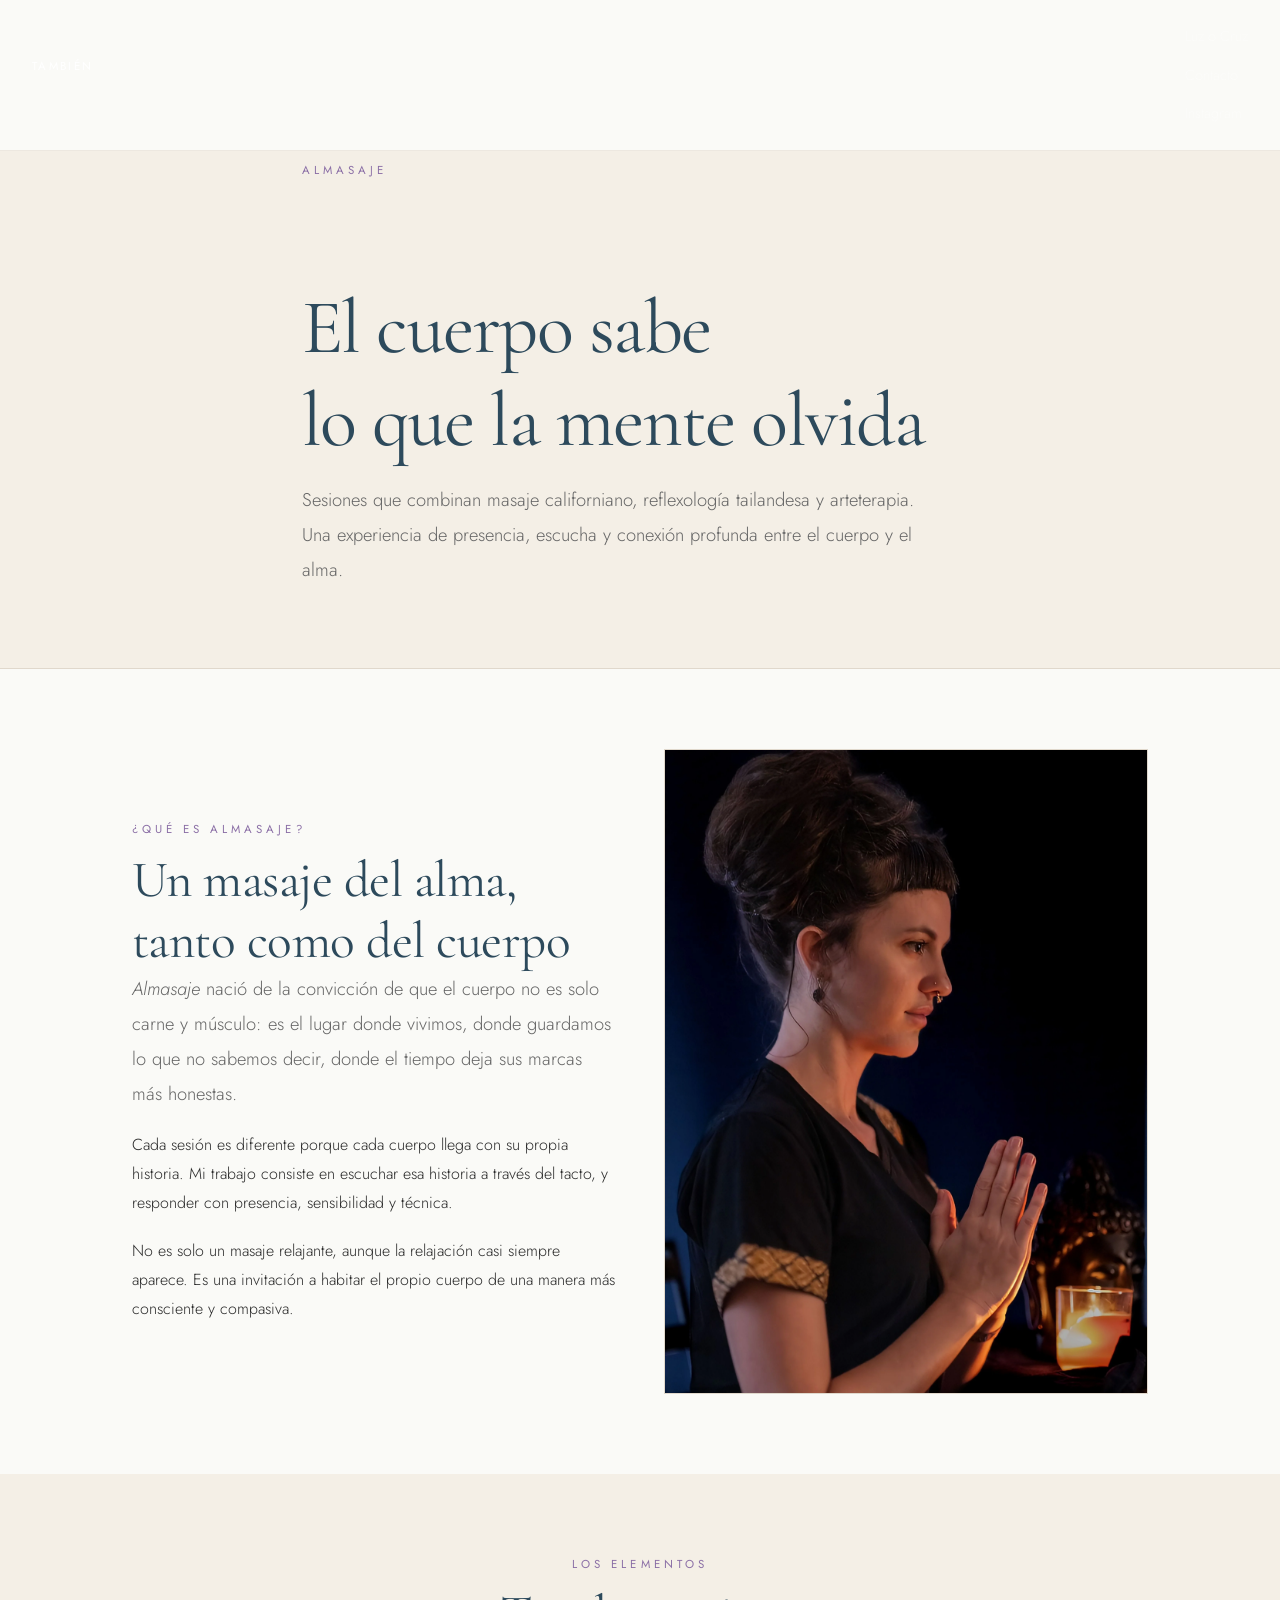
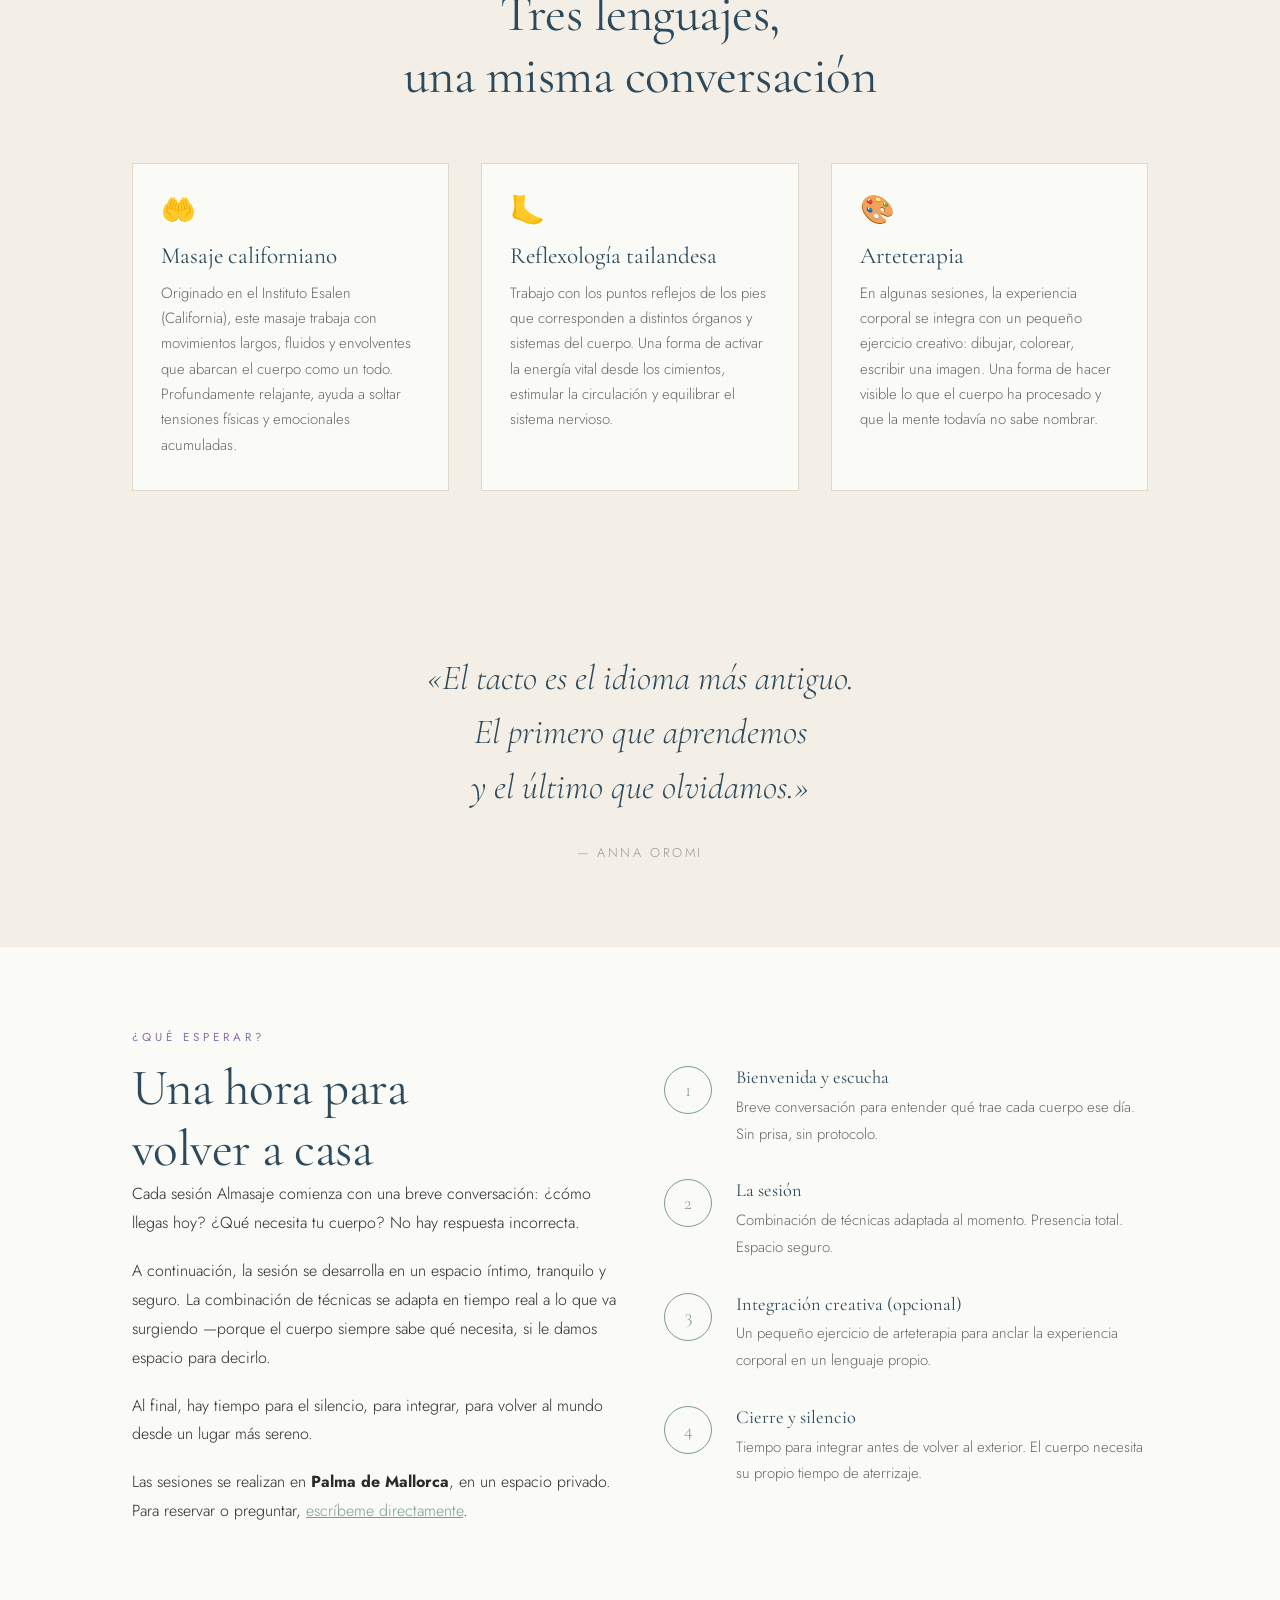
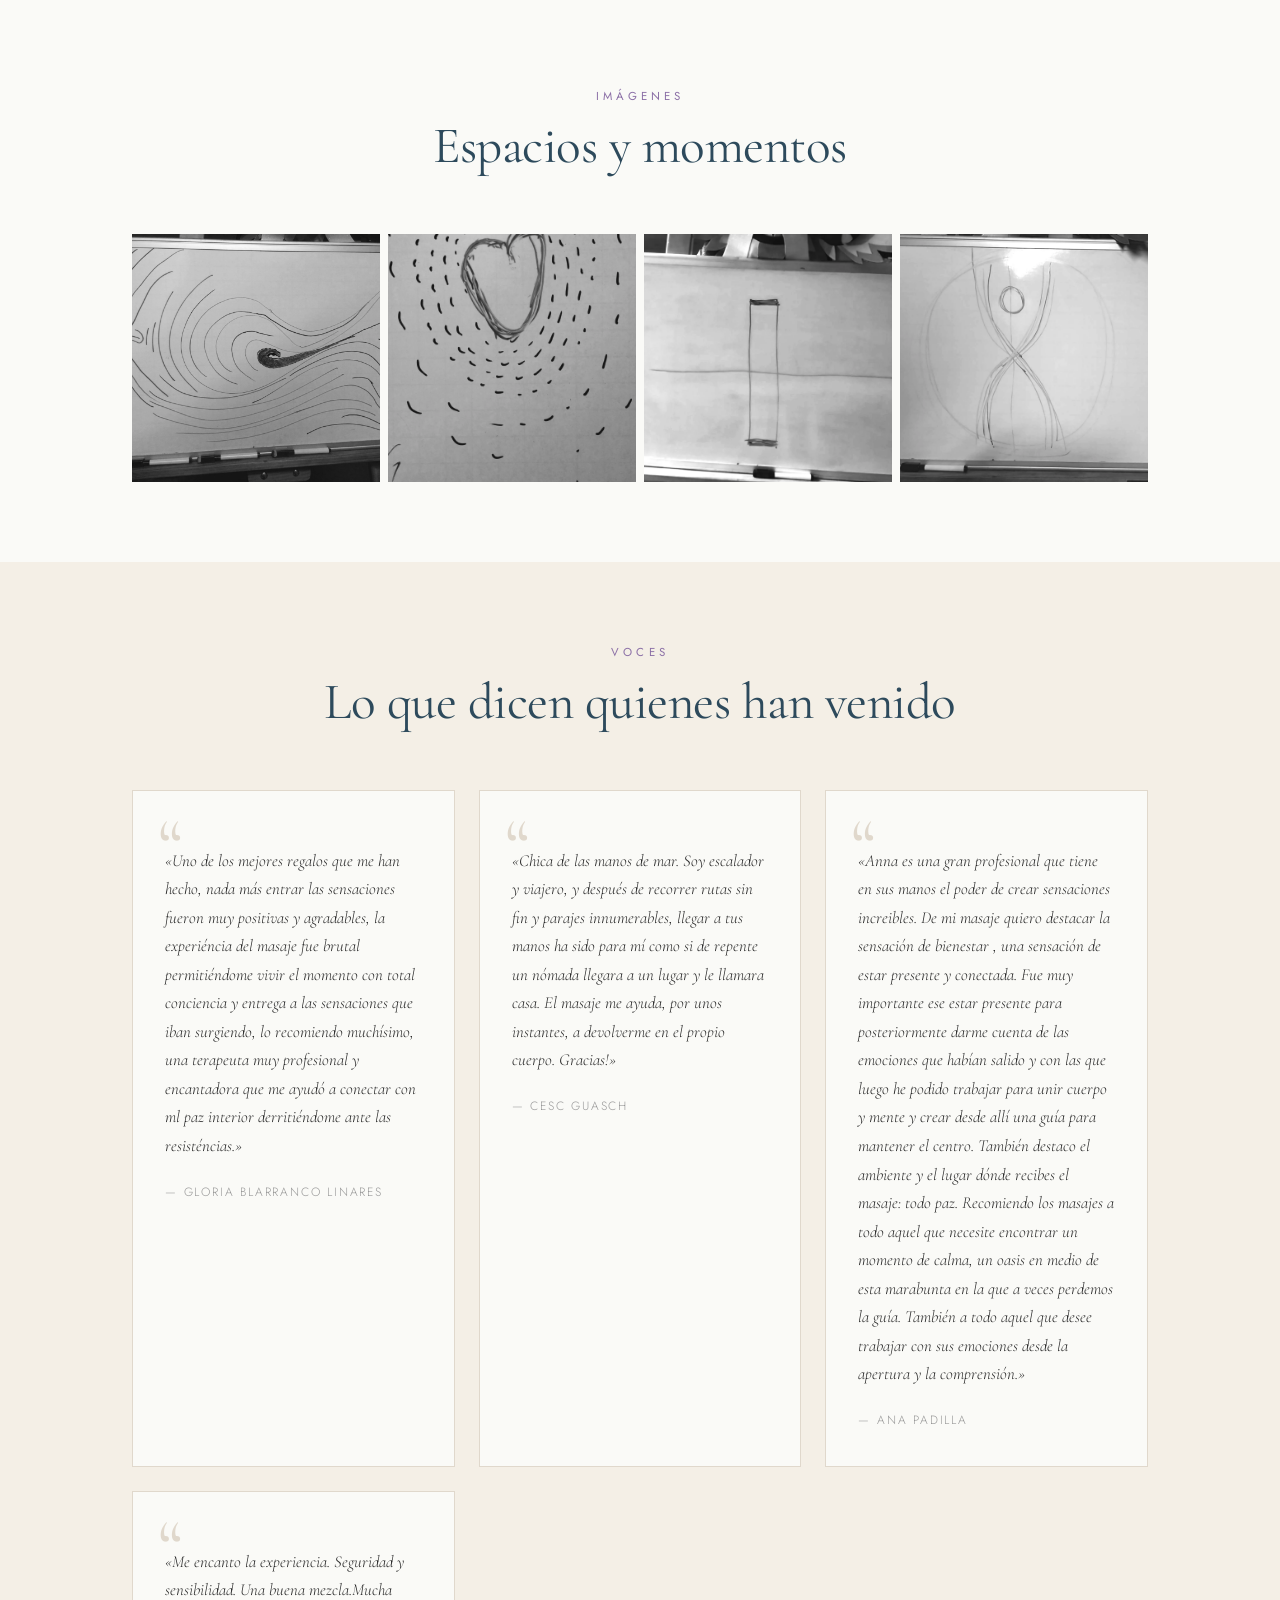
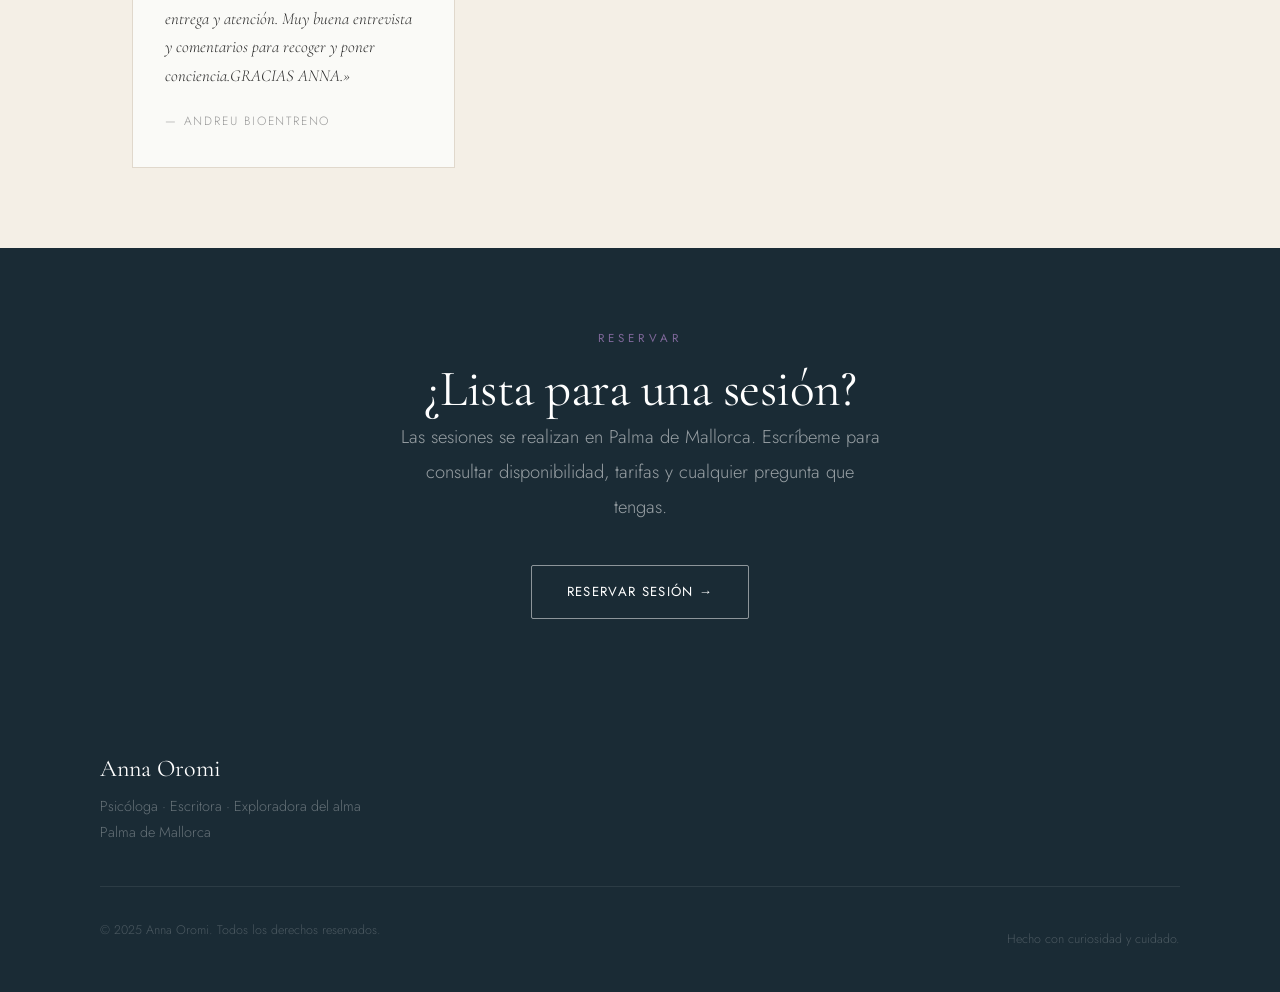
==== almasaje.html @ 1b0af4f9 "Bust CSS cache to force new styles" ====
<!DOCTYPE html>
<html lang="es">
<head>
  <meta charset="UTF-8">
  <meta name="viewport" content="width=device-width, initial-scale=1.0">
  <title>Almasaje | Sesiones de Masaje Relajante · Anna Oromi</title>
  <meta name="description" content="Sesiones Almasaje: masaje californiano, reflexología tailandesa y arteterapia en una sola experiencia. Conexión profunda entre cuerpo y alma. Anna Oromi, Berlín.">
  <meta name="keywords" content="masaje holístico Berlín, masaje californiano, reflexología tailandesa, arteterapia, sesiones almasaje, masaje terapéutico Berlín, bienestar corporal">
  <meta name="author" content="Anna Oromi">
  <link rel="canonical" href="https://www.annaoromi.com/almasaje.html">
  <link rel="preconnect" href="https://fonts.googleapis.com">
  <link rel="preconnect" href="https://fonts.gstatic.com" crossorigin>
  <link href="https://fonts.googleapis.com/css2?family=Cormorant+Garamond:ital,wght@0,300;0,400;0,600;1,300;1,400&family=Jost:wght@300;400&display=swap" rel="stylesheet">
  <link rel="stylesheet" href="css/style.css?v=3">
</head>
<body>

  <nav role="navigation" aria-label="Navegación principal">
    <a href="index.html" class="nav-logo">Anna Oromi</a>
    <button class="nav-toggle" aria-expanded="false" aria-label="Abrir menú">
      <span></span><span></span><span></span>
    </button>
    <ul class="nav-links" role="list">
      <li><a href="index.html">Inicio</a></li>
      <li><a href="escritura.html">Escritura</a></li>
      <li><a href="almasaje.html">Almasaje</a></li>
      <li><a href="oraculo.html">Luz o Cruz</a></li>
      <li><a href="sobre-mi.html">Sobre mí</a></li>
      <li><a href="contacto.html" class="nav-cta">Contactar</a></li>
    </ul>
  </nav>

  <main>

    <!-- PAGE HERO -->
    <header class="page-hero">
      <div class="container--narrow">
        <span class="section-label">Almasaje</span>
        <h1><br>El cuerpo sabe<br>lo que la mente olvida</h1>
        <p class="lead">
          Sesiones que combinan masaje californiano, reflexología tailandesa y arteterapia. Una experiencia de presencia, escucha y conexión profunda entre el cuerpo y el alma.
        </p>
      </div>
    </header>

    <!-- QUÉ ES ALMASAJE -->
    <section aria-labelledby="almasaje-heading">
      <div class="container">
        <div class="grid-2">
          <div>
            <span class="section-label">¿Qué es Almasaje?</span>
            <h2 id="almasaje-heading">Un masaje del alma,<br>tanto como del cuerpo</h2>
            <p class="lead">
              <em>Almasaje</em> nació de la convicción de que el cuerpo no es solo carne y músculo: es el lugar donde vivimos, donde guardamos lo que no sabemos decir, donde el tiempo deja sus marcas más honestas.
            </p>
            <p>
              Cada sesión es diferente porque cada cuerpo llega con su propia historia. Mi trabajo consiste en escuchar esa historia a través del tacto, y responder con presencia, sensibilidad y técnica.
            </p>
            <p>
              No es solo un masaje relajante, aunque la relajación casi siempre aparece. Es una invitación a habitar el propio cuerpo de una manera más consciente y compasiva.
            </p>
          </div>
          <div class="about-img-wrap" style="aspect-ratio: 3/4;" aria-label="Espacio de sesión Almasaje">
            <img src="img/sesion-foto.jpg" alt="Sesión Almasaje de Anna Oromi" loading="lazy" style="object-position: center top;">
          </div>
        </div>
      </div>
    </section>

    <!-- LOS TRES ELEMENTOS -->
    <section class="section-alt" aria-labelledby="elementos-heading">
      <div class="container">
        <div class="section-header section-header--center">
          <span class="section-label">Los elementos</span>
          <h2 id="elementos-heading">Tres lenguajes,<br>una misma conversación</h2>
        </div>
        <div class="grid-3">

          <article class="card card--sage">
            <div class="card-icon" aria-hidden="true">🤲</div>
            <h3>Masaje californiano</h3>
            <p>
              Originado en el Instituto Esalen (California), este masaje trabaja con movimientos largos, fluidos y envolventes que abarcan el cuerpo como un todo. Profundamente relajante, ayuda a soltar tensiones físicas y emocionales acumuladas.
            </p>
          </article>

          <article class="card">
            <div class="card-icon" aria-hidden="true">🦶</div>
            <h3>Reflexología tailandesa</h3>
            <p>
              Trabajo con los puntos reflejos de los pies que corresponden a distintos órganos y sistemas del cuerpo. Una forma de activar la energía vital desde los cimientos, estimular la circulación y equilibrar el sistema nervioso.
            </p>
          </article>

          <article class="card card--rose">
            <div class="card-icon" aria-hidden="true">🎨</div>
            <h3>Arteterapia</h3>
            <p>
              En algunas sesiones, la experiencia corporal se integra con un pequeño ejercicio creativo: dibujar, colorear, escribir una imagen. Una forma de hacer visible lo que el cuerpo ha procesado y que la mente todavía no sabe nombrar.
            </p>
          </article>

        </div>
      </div>
    </section>

    <!-- PULLQUOTE -->
    <div class="pullquote">
      <blockquote>
        «El tacto es el idioma más antiguo.<br>
        El primero que aprendemos<br>
        y el último que olvidamos.»
      </blockquote>
      <cite>— Anna Oromi</cite>
    </div>

    <!-- QUÉ ESPERAR -->
    <section aria-labelledby="esperar-heading">
      <div class="container">
        <div class="grid-2">
          <div>
            <span class="section-label">¿Qué esperar?</span>
            <h2 id="esperar-heading">Una hora para<br>volver a casa</h2>
            <p>Cada sesión Almasaje comienza con una breve conversación: ¿cómo llegas hoy? ¿Qué necesita tu cuerpo? No hay respuesta incorrecta.</p>
            <p>A continuación, la sesión se desarrolla en un espacio íntimo, tranquilo y seguro. La combinación de técnicas se adapta en tiempo real a lo que va surgiendo —porque el cuerpo siempre sabe qué necesita, si le damos espacio para decirlo.</p>
            <p>Al final, hay tiempo para el silencio, para integrar, para volver al mundo desde un lugar más sereno.</p>
            <p>Las sesiones se realizan en <strong>Palma de Mallorca</strong>, en un espacio privado. Para reservar o preguntar, <a href="contacto.html" style="color: var(--sage); text-decoration: underline;">escríbeme directamente</a>.</p>
          </div>
          <div>
            <div class="process-list">
              <div class="process-item">
                <div class="process-num" style="border-color: var(--sage); color: var(--sage);" aria-hidden="true">1</div>
                <div>
                  <h4>Bienvenida y escucha</h4>
                  <p>Breve conversación para entender qué trae cada cuerpo ese día. Sin prisa, sin protocolo.</p>
                </div>
              </div>
              <div class="process-item">
                <div class="process-num" style="border-color: var(--sage); color: var(--sage);" aria-hidden="true">2</div>
                <div>
                  <h4>La sesión</h4>
                  <p>Combinación de técnicas adaptada al momento. Presencia total. Espacio seguro.</p>
                </div>
              </div>
              <div class="process-item">
                <div class="process-num" style="border-color: var(--sage); color: var(--sage);" aria-hidden="true">3</div>
                <div>
                  <h4>Integración creativa (opcional)</h4>
                  <p>Un pequeño ejercicio de arteterapia para anclar la experiencia corporal en un lenguaje propio.</p>
                </div>
              </div>
              <div class="process-item">
                <div class="process-num" style="border-color: var(--sage); color: var(--sage);" aria-hidden="true">4</div>
                <div>
                  <h4>Cierre y silencio</h4>
                  <p>Tiempo para integrar antes de volver al exterior. El cuerpo necesita su propio tiempo de aterrizaje.</p>
                </div>
              </div>
            </div>
          </div>
        </div>
      </div>
    </section>

    <!-- GALERÍA DE FOTOS -->
    <section aria-label="Galería de sesiones y espacios">
      <div class="container">
        <div class="section-header section-header--center">
          <span class="section-label">Imágenes</span>
          <h2>Espacios y momentos</h2>
        </div>
        <div class="photo-gallery">
          <img src="img/IMG_20170722.jpg"   alt="Sesión corporal" loading="lazy">
          <img src="img/IMG_20170801.jpg"   alt="Espacio de trabajo" loading="lazy">
          <img src="img/IMG_20171120.jpg"   alt="Momento de sesión" loading="lazy">
          <img src="img/IMG_20171123.jpg"   alt="Experiencia Almasaje" loading="lazy">
        </div>
      </div>
    </section>

    <!-- TESTIMONIOS -->
    <section class="section-alt" aria-labelledby="test-heading">
      <div class="container">
        <div class="section-header section-header--center">
          <span class="section-label">Voces</span>
          <h2 id="test-heading">Lo que dicen quienes han venido</h2>
        </div>
        <div class="testimonial-grid">
          <div class="testimonial">
            <blockquote>
              «Uno de los mejores regalos que me han hecho, nada más entrar las sensaciones fueron muy positivas y agradables, la experiéncia del masaje fue brutal permitiéndome vivir el momento con total conciencia y entrega a las sensaciones que iban surgiendo, lo recomiendo muchísimo, una terapeuta muy profesional y encantadora que me ayudó a conectar con ml paz interior derritiéndome ante las resisténcias.»
            </blockquote>
            <cite>— Gloria Blarranco Linares</cite>
          </div>
          <div class="testimonial">
            <blockquote>
              «Chica de las manos de mar. Soy escalador y viajero, y después de recorrer rutas sin fin y parajes innumerables, llegar a tus manos ha sido para mí como si de repente un nómada llegara a un lugar y le llamara casa. El masaje me ayuda, por unos instantes, a devolverme en el propio cuerpo. Gracias!»
            </blockquote>
            <cite>— Cesc Guasch</cite>
          </div>
          <div class="testimonial">
            <blockquote>
              «Anna es una gran profesional que tiene en sus manos el poder de crear sensaciones increibles. De mi masaje quiero destacar la sensación de bienestar , una sensación de estar presente y conectada. Fue muy importante ese estar presente para posteriormente darme cuenta de las emociones que habían salido y con las que luego he podido trabajar para unir cuerpo y mente y crear desde allí una guía para mantener el centro. También destaco el ambiente y el lugar dónde recibes el masaje: todo paz. Recomiendo los masajes a todo aquel que necesite encontrar un momento de calma, un oasis en medio de esta marabunta en la que a veces perdemos la guía. También a todo aquel que desee trabajar con sus emociones desde la apertura y la comprensión.»
            </blockquote>
            <cite>— Ana Padilla</cite>
          </div>
          <div class="testimonial">
            <blockquote>
              «Me encanto la experiencia. Seguridad y sensibilidad. Una buena mezcla.Mucha entrega y atención. Muy buena entrevista y comentarios para recoger y poner conciencia.GRACIAS ANNA.»
            </blockquote>
            <cite>— Andreu Bioentreno</cite>
        </div>
      </div>
    </section>

    <!-- CTA -->
    <section class="section-dark" aria-labelledby="alm-cta-heading">
      <div class="container--narrow text-center">
        <span class="section-label">Reservar</span>
        <h2 id="alm-cta-heading">¿Lista para una sesión?</h2>
        <p class="lead" style="color:rgba(255,255,255,0.55); max-width: 480px; margin: 0 auto 2.5rem;">
          Las sesiones se realizan en Palma de Mallorca. Escríbeme para consultar disponibilidad, tarifas y cualquier pregunta que tengas.
        </p>
        <a href="contacto.html" class="btn btn-light">Reservar sesión →</a>
      </div>
    </section>

  </main>

  <footer>
    <div class="footer-inner">
      <div class="footer-brand">
        <h3>Anna Oromi</h3>
        <p>Psicóloga · Escritora · Exploradora del alma<br>Palma de Mallorca</p>
      </div>
      <nav class="footer-nav" aria-label="Navegación del pie">
        <h4>Explorar</h4>
        <ul>
          <li><a href="index.html">Inicio</a></li>
          <li><a href="sobre-mi.html">Sobre mí</a></li>
              <li><a href="escritura.html">Escritura</a></li>
        </ul>
      </nav>
      <nav class="footer-nav" aria-label="Más páginas">
        <h4>También</h4>
        <ul>
          <li><a href="oraculo.html">Luz o Cruz</a></li>
          <li><a href="contacto.html">Contacto</a></li>
          <li><a href="https://instagram.com/" target="_blank" rel="noopener noreferrer">Instagram</a></li>
        </ul>
      </nav>
    </div>
    <div class="footer-bottom">
      <p>© 2025 Anna Oromi. Todos los derechos reservados.</p>
      <p>Hecho con curiosidad y cuidado.</p>
    </div>
  </footer>

  <script src="js/main.js"></script>
</body>
</html>
---- css/style.css ----
/* ==========================================================================
   Anna Oromi — Estilos principales
   «Todo viaje empieza cayendo por un agujero de curiosidad»
   ========================================================================== */

/* --------------------------------------------------------------------------
   1. Variables
   -------------------------------------------------------------------------- */
:root {
  --bg:             #FAFAF7;
  --bg-alt:         #F4EFE6;
  --bg-dark:        #1A2B35;
  --text:           #2A2A2A;
  --text-light:     #666666;
  --text-muted:     #999999;
  --primary:        #2D4A5C;
  --primary-light:  #3D6275;
  --violet:         #8B6FA6;
  --rose:           #C4876E;
  --sage:           #7A9E8E;
  --border:         #E0D8CC;
  --border-light:   #EDE8E0;

  --font-serif: 'Cormorant Garamond', 'Georgia', serif;
  --font-sans:  'Jost', 'Helvetica Neue', Arial, sans-serif;

  --radius:    2px;
  --shadow:    0 2px 20px rgba(0,0,0,0.06);
  --shadow-lg: 0 6px 40px rgba(0,0,0,0.10);
  --transition: all 0.3s ease;
  --max-w:     1080px;
  --gap:       5rem;
}

/* --------------------------------------------------------------------------
   2. Reset & base
   -------------------------------------------------------------------------- */
*, *::before, *::after { box-sizing: border-box; margin: 0; padding: 0; }

html { scroll-behavior: smooth; font-size: 16px; }

body {
  background: var(--bg);
  color: var(--text);
  font-family: var(--font-sans);
  font-weight: 300;
  line-height: 1.8;
  -webkit-font-smoothing: antialiased;
}

img  { max-width: 100%; height: auto; display: block; }
a    { color: inherit; text-decoration: none; }
ul   { list-style: none; }
p    { margin-bottom: 1.2rem; }
p:last-child { margin-bottom: 0; }

/* --------------------------------------------------------------------------
   3. Tipografía
   -------------------------------------------------------------------------- */
h1, h2, h3, h4, h5, h6 {
  font-family: var(--font-serif);
  font-weight: 400;
  line-height: 1.2;
  color: var(--primary);
}

h1 { font-size: clamp(2.8rem, 6vw,  5rem);   letter-spacing: -0.02em; }
h2 { font-size: clamp(2rem,  4vw,  3.2rem);  letter-spacing: -0.01em; }
h3 { font-size: clamp(1.4rem, 2.5vw, 2rem);  }
h4 { font-size: 1.15rem; }

.lead {
  font-size: 1.15rem;
  font-weight: 300;
  color: var(--text-light);
  line-height: 1.9;
}

.ornament {
  text-align: center;
  color: var(--violet);
  letter-spacing: 0.6em;
  margin: 2rem 0;
  opacity: 0.5;
}

/* --------------------------------------------------------------------------
   4. Layout
   -------------------------------------------------------------------------- */
.container        { max-width: var(--max-w); margin: 0 auto; padding: 0 2rem; }
.container--narrow{ max-width: 740px;        margin: 0 auto; padding: 0 2rem; }

section { padding: var(--gap) 0; }

.grid-2 { display: grid; grid-template-columns: 1fr 1fr; gap: 3rem; align-items: center; }
.grid-3 { display: grid; grid-template-columns: repeat(3, 1fr); gap: 2rem; }

/* --------------------------------------------------------------------------
   5. Navegación
   -------------------------------------------------------------------------- */
nav {
  position: fixed; top: 0; left: 0; right: 0; z-index: 100;
  display: flex; justify-content: space-between; align-items: center;
  padding: 1.4rem 2rem;
  background: rgba(250, 250, 247, 0.93);
  backdrop-filter: blur(14px);
  border-bottom: 1px solid var(--border-light);
  transition: var(--transition);
}
nav.scrolled { padding: 1rem 2rem; box-shadow: var(--shadow); }

.nav-logo {
  font-family: var(--font-serif);
  font-size: 1.35rem;
  color: var(--primary);
  letter-spacing: 0.02em;
  flex-shrink: 0;
}

.nav-links {
  display: flex; gap: 2.2rem; align-items: center;
}
.nav-links a {
  font-size: 0.78rem; font-weight: 400;
  letter-spacing: 0.1em; text-transform: uppercase;
  color: #2A2A2A;
  position: relative; transition: var(--transition);
}
.nav-links a::after {
  content: ''; position: absolute; bottom: -3px; left: 0;
  width: 0; height: 1px;
  background: var(--violet); transition: var(--transition);
}
.nav-links a:hover,
.nav-links a.active        { color: var(--primary); }
.nav-links a:hover::after,
.nav-links a.active::after { width: 100%; }

/* Contact CTA in nav */
.nav-links .nav-cta {
  padding: 0.5rem 1.2rem;
  border: 1px solid var(--primary);
  color: var(--primary);
  border-radius: 100px;
  transition: var(--transition);
}
.nav-links .nav-cta:hover { background: var(--primary); color: #fff; }
.nav-links .nav-cta::after { display: none; }

/* Hamburger */
.nav-toggle {
  display: none; background: none; border: none;
  cursor: pointer; flex-direction: column; gap: 5px; padding: 0.25rem;
}
.nav-toggle span { display: block; width: 22px; height: 1.5px; background: var(--text); transition: var(--transition); }

/* --------------------------------------------------------------------------
   6. Botones
   -------------------------------------------------------------------------- */
.btn {
  display: inline-block;
  padding: 0.9rem 2.2rem;
  font-family: var(--font-sans); font-size: 0.82rem;
  font-weight: 400; letter-spacing: 0.1em; text-transform: uppercase;
  border: 1px solid currentColor; cursor: pointer;
  transition: var(--transition); background: transparent; text-align: center;
  border-radius: var(--radius);
}
.btn-primary { color: var(--primary); }
.btn-primary:hover { background: var(--primary); color: #fff; }

.btn-violet { color: var(--violet); }
.btn-violet:hover { background: var(--violet); color: #fff; }

.btn-rose { color: var(--rose); }
.btn-rose:hover { background: var(--rose); color: #fff; }

.btn-light { color: #fff; border-color: rgba(255,255,255,0.5); }
.btn-light:hover { background: rgba(255,255,255,0.12); border-color: #fff; }

.btn-filled-primary { background: var(--primary); color: #fff; border-color: var(--primary); }
.btn-filled-primary:hover { background: var(--primary-light); border-color: var(--primary-light); }

/* --------------------------------------------------------------------------
   7. Hero (portada)
   -------------------------------------------------------------------------- */
.hero {
  min-height: 100vh; display: flex; align-items: center;
  position: relative; overflow: hidden; isolation: isolate;
  background-color: var(--bg-dark); color: #fff;
  padding: 9rem 2rem 6rem;
}
.hero-video {
  position: absolute;
  top: 0; left: 0;
  width: 100%; height: 100%;
  object-fit: cover; object-position: center;
  z-index: 0; pointer-events: none;
}
.hero::before {
  content: ''; position: absolute;
  top: 0; left: 0; width: 100%; height: 100%;
  z-index: 1;
  background:
    linear-gradient(to bottom, rgba(15,15,20,0.65) 0%, rgba(15,15,20,0.52) 100%),
    radial-gradient(ellipse at 15% 55%, rgba(139, 111, 166, 0.18) 0%, transparent 55%),
    radial-gradient(ellipse at 85% 15%, rgba(122, 158, 142, 0.12) 0%, transparent 50%);
  pointer-events: none;
}
.hero-content { position: relative; z-index: 2; max-width: var(--max-w); margin: 0 auto; width: 100%; }

.hero-label {
  font-size: 0.78rem; font-weight: 400;
  letter-spacing: 0.3em; text-transform: uppercase;
  color: var(--violet); margin-bottom: 1.5rem; opacity: 0.95;
  display: block;
}
.hero h1 { color: #fff; margin-bottom: 0.75rem; }

.hero-subtitle {
  font-family: var(--font-serif); font-style: italic;
  font-size: clamp(1.1rem, 2vw, 1.5rem); font-weight: 300;
  color: rgba(255,255,255,0.55); margin-bottom: 2rem;
}
.hero-quote {
  font-family: var(--font-serif); font-style: italic;
  font-size: clamp(1rem, 1.7vw, 1.2rem); font-weight: 300;
  color: rgba(255,255,255,0.45); max-width: 580px;
  line-height: 1.85; margin-bottom: 3rem;
  border-left: 1px solid rgba(139, 111, 166, 0.6);
  padding-left: 1.5rem;
}
.hero-actions { display: flex; gap: 1.2rem; flex-wrap: wrap; }

/* Grandes letras de fondo */
.hero-bg-letter {
  position: absolute; right: -1rem; top: 50%;
  transform: translateY(-50%);
  font-family: var(--font-serif); font-size: 28vw; line-height: 1;
  color: rgba(255,255,255,0.025); pointer-events: none; user-select: none;
  font-weight: 400;
}

/* --------------------------------------------------------------------------
   8. Section header
   -------------------------------------------------------------------------- */
.section-header         { margin-bottom: 3.5rem; }
.section-header--center { text-align: center; }
.section-header--center p { margin: 0 auto; }

.section-label {
  display: block; font-size: 0.72rem; font-weight: 400;
  letter-spacing: 0.35em; text-transform: uppercase;
  color: var(--violet); margin-bottom: 0.6rem;
}
.section-header p { color: var(--text-light); max-width: 520px; }

/* Background alternativo */
.section-alt  { background: var(--bg-alt); }
.section-dark { background: var(--bg-dark); color: #fff; }
.section-dark h2, .section-dark h3, .section-dark h4 { color: #fff; }
.section-dark p, .section-dark .lead { color: rgba(255,255,255,0.65); }
.section-dark .section-label { color: var(--violet); opacity: 0.9; }

/* --------------------------------------------------------------------------
   9. Tarjetas de facetas
   -------------------------------------------------------------------------- */
.facetas-grid {
  display: grid;
  grid-template-columns: repeat(auto-fit, minmax(260px, 1fr));
  gap: 1.5rem;
}

.card {
  background: var(--bg); border: 1px solid var(--border);
  padding: 2rem 1.75rem;
  transition: var(--transition); position: relative; overflow: hidden;
}
.card::before {
  content: ''; position: absolute; top: 0; left: 0; right: 0;
  height: 2px; background: var(--violet);
  transform: scaleX(0); transform-origin: left; transition: var(--transition);
}
.card:hover {
  border-color: transparent; box-shadow: var(--shadow-lg);
  transform: translateY(-4px);
}
.card:hover::before { transform: scaleX(1); }

.card-icon { font-size: 1.75rem; margin-bottom: 1.2rem; line-height: 1; }
.card h3 { font-size: 1.45rem; margin-bottom: 0.6rem; }
.card p  { font-size: 0.93rem; color: var(--text-light); line-height: 1.7; }

.card-link {
  display: inline-flex; align-items: center; gap: 0.4rem;
  font-size: 0.75rem; font-weight: 400; letter-spacing: 0.1em;
  text-transform: uppercase; color: var(--violet);
  margin-top: 1.4rem; transition: var(--transition);
}
.card-link:hover { gap: 0.65rem; }

/* Card variante rose */
.card--rose::before { background: var(--rose); }
.card--rose .card-link { color: var(--rose); }

/* Card variante sage */
.card--sage::before { background: var(--sage); }
.card--sage .card-link { color: var(--sage); }

/* --------------------------------------------------------------------------
   10. Pullquote
   -------------------------------------------------------------------------- */
.pullquote {
  padding: 5rem 2rem; text-align: center;
  background: var(--bg-alt);
}
.pullquote blockquote {
  font-family: var(--font-serif); font-style: italic; font-weight: 300;
  font-size: clamp(1.4rem, 3vw, 2.2rem); color: var(--primary);
  max-width: 820px; margin: 0 auto 1.5rem; line-height: 1.55;
}
.pullquote cite {
  font-size: 0.8rem; font-style: normal;
  letter-spacing: 0.2em; text-transform: uppercase; color: var(--text-muted);
}

/* --------------------------------------------------------------------------
   11. Sección About (en portada)
   -------------------------------------------------------------------------- */
.about-img-wrap {
  aspect-ratio: 4/5; background: var(--bg-alt);
  border: 1px solid var(--border);
  display: flex; align-items: center; justify-content: center;
  font-family: var(--font-serif); font-size: 5rem; color: var(--border);
  position: relative; overflow: hidden;
}
.about-img-wrap img,
.about-img-wrap video { position: absolute; inset: 0; width: 100%; height: 100%; object-fit: cover; }

/* --------------------------------------------------------------------------
   12. Formulario
   -------------------------------------------------------------------------- */
.form-group { margin-bottom: 1.5rem; }
.form-group label {
  display: block; font-size: 0.75rem; font-weight: 400;
  letter-spacing: 0.12em; text-transform: uppercase;
  color: var(--text-light); margin-bottom: 0.5rem;
}
.form-group input,
.form-group textarea,
.form-group select {
  width: 100%; padding: 0.85rem 1rem;
  background: var(--bg); border: 1px solid var(--border);
  color: var(--text); font-family: var(--font-sans);
  font-size: 1rem; font-weight: 300;
  transition: var(--transition); -webkit-appearance: none;
  border-radius: var(--radius);
}
.form-group input:focus,
.form-group textarea:focus,
.form-group select:focus {
  outline: none; border-color: var(--violet);
  box-shadow: 0 0 0 3px rgba(139, 111, 166, 0.12);
}
.form-group textarea { min-height: 150px; resize: vertical; }
.form-row { display: grid; grid-template-columns: 1fr 1fr; gap: 1.25rem; }

/* --------------------------------------------------------------------------
   13. Footer
   -------------------------------------------------------------------------- */
footer {
  background: var(--bg-dark);
  color: rgba(255,255,255,0.6);
  padding: 3.5rem 2rem 2rem;
}
.footer-inner {
  max-width: var(--max-w); margin: 0 auto;
  display: grid; grid-template-columns: 2fr 1fr 1fr; gap: 3rem;
  padding-bottom: 2.5rem;
  border-bottom: 1px solid rgba(255,255,255,0.08);
  margin-bottom: 2rem;
}
.footer-brand h3 {
  color: #fff; font-family: var(--font-serif);
  font-size: 1.5rem; margin-bottom: 0.6rem;
}
.footer-brand p { font-size: 0.9rem; opacity: 0.55; margin-bottom: 0; }

.footer-nav h4 {
  color: #fff; font-size: 0.72rem; font-family: var(--font-sans);
  font-weight: 400; letter-spacing: 0.2em; text-transform: uppercase;
  margin-bottom: 1rem;
}
.footer-nav ul { display: flex; flex-direction: column; gap: 0.6rem; }
.footer-nav a { font-size: 0.9rem; opacity: 0.55; transition: var(--transition); }
.footer-nav a:hover { opacity: 1; color: var(--violet); }

.footer-bottom {
  max-width: var(--max-w); margin: 0 auto;
  display: flex; justify-content: space-between; align-items: center;
  font-size: 0.78rem; opacity: 0.35;
}

/* --------------------------------------------------------------------------
   14. Page hero (páginas interiores)
   -------------------------------------------------------------------------- */
.page-hero {
  padding: 10rem 2rem 5rem;
  background: var(--bg-alt);
  border-bottom: 1px solid var(--border);
}
.page-hero--dark {
  background: var(--bg-dark); color: #fff;
}
.page-hero--dark h1  { color: #fff; }
.page-hero--dark p   { color: rgba(255,255,255,0.6); }

.page-hero .section-label { margin-bottom: 0.6rem; }
.page-hero h1             { margin-bottom: 1rem; }
.page-hero .lead          { max-width: 620px; margin-bottom: 0; }

/* --------------------------------------------------------------------------
   15. Libros
   -------------------------------------------------------------------------- */
.book-list { display: flex; flex-direction: column; gap: 0; }

.book-card {
  display: grid; grid-template-columns: 80px 1fr; gap: 2rem;
  padding: 2.5rem 0; border-bottom: 1px solid var(--border);
  align-items: start;
}
.book-card:first-child { padding-top: 0; }
.book-card:last-child  { border-bottom: none; }

.book-cover {
  width: 80px; aspect-ratio: 2/3;
  background: var(--bg-alt); border: 1px solid var(--border);
  display: flex; align-items: center; justify-content: center;
  font-size: 1.5rem; flex-shrink: 0;
}
.book-info h3   { font-size: 1.45rem; margin-bottom: 0.2rem; }
.book-role {
  font-size: 0.75rem; letter-spacing: 0.12em; text-transform: uppercase;
  color: var(--violet); margin-bottom: 0.25rem;
}
.book-meta {
  font-size: 0.82rem; color: var(--text-muted);
  margin-bottom: 0.85rem; letter-spacing: 0.03em;
}
.book-meta span { margin-right: 1.25rem; }
.book-info p    { font-size: 0.95rem; color: var(--text-light); margin-bottom: 1rem; }

/* --------------------------------------------------------------------------
   16. Proceso / pasos
   -------------------------------------------------------------------------- */
.process-list { display: flex; flex-direction: column; gap: 2rem; }

.process-item { display: grid; grid-template-columns: 3rem 1fr; gap: 1.5rem; align-items: start; }

.process-num {
  width: 3rem; height: 3rem;
  border: 1px solid var(--violet); border-radius: 50%;
  display: flex; align-items: center; justify-content: center;
  font-family: var(--font-serif); font-size: 1.2rem; color: var(--violet);
  flex-shrink: 0;
}
.process-item h4   { margin-bottom: 0.35rem; color: var(--primary); }
.process-item p    { font-size: 0.93rem; color: var(--text-light); margin-bottom: 0; }

/* --------------------------------------------------------------------------
   17. Tags
   -------------------------------------------------------------------------- */
.tags { display: flex; flex-wrap: wrap; gap: 0.5rem; margin-top: 1rem; }
.tag {
  font-size: 0.72rem; font-weight: 400; letter-spacing: 0.1em;
  text-transform: uppercase; padding: 0.28rem 0.85rem;
  border: 1px solid var(--border); color: var(--text-light);
  border-radius: 100px; transition: var(--transition);
}
.tag:hover { border-color: var(--violet); color: var(--violet); }

/* --------------------------------------------------------------------------
   18. Testimonial
   -------------------------------------------------------------------------- */
.testimonial-grid { display: grid; grid-template-columns: repeat(auto-fit, minmax(280px, 1fr)); gap: 1.5rem; }

.testimonial {
  background: var(--bg); border: 1px solid var(--border);
  padding: 2rem; position: relative;
}
.testimonial::before {
  content: '\201C'; font-family: var(--font-serif);
  font-size: 5rem; color: var(--border); line-height: 0.8;
  position: absolute; top: 1.5rem; left: 1.5rem;
  pointer-events: none;
}
.testimonial blockquote {
  font-style: italic; font-family: var(--font-serif);
  font-size: 1.05rem; line-height: 1.7;
  color: var(--text); padding-top: 1.5rem; margin-bottom: 1rem;
}
.testimonial cite {
  font-size: 0.75rem; font-style: normal;
  letter-spacing: 0.15em; text-transform: uppercase;
  color: var(--text-muted);
}

/* --------------------------------------------------------------------------
   19. Oracle cards section
   -------------------------------------------------------------------------- */
.oracle-mechanic {
  display: grid; grid-template-columns: repeat(3, 1fr);
  gap: 0; border: 1px solid var(--border);
}
.oracle-mechanic-item {
  padding: 2rem 1.75rem; border-right: 1px solid var(--border);
}
.oracle-mechanic-item:last-child { border-right: none; }
.oracle-mechanic-item .item-num {
  font-family: var(--font-serif); font-size: 2.5rem;
  color: var(--border); line-height: 1; margin-bottom: 1rem;
}
.oracle-mechanic-item h4 { margin-bottom: 0.5rem; }
.oracle-mechanic-item p  { font-size: 0.93rem; color: var(--text-light); }

/* --------------------------------------------------------------------------
   20. Contact info block
   -------------------------------------------------------------------------- */
.contact-info-list { display: flex; flex-direction: column; gap: 1.5rem; }
.contact-info-item { display: flex; gap: 1rem; align-items: flex-start; }
.contact-info-icon { font-size: 1.3rem; flex-shrink: 0; margin-top: 0.1rem; }
.contact-info-item h4 { font-size: 0.75rem; letter-spacing: 0.15em; text-transform: uppercase; color: var(--text-muted); margin-bottom: 0.2rem; font-family: var(--font-sans); font-weight: 400; }
.contact-info-item p  { color: var(--text-light); font-size: 0.95rem; margin-bottom: 0; }

/* --------------------------------------------------------------------------
   21. Utilidades
   -------------------------------------------------------------------------- */
.text-center { text-align: center; }
.text-right  { text-align: right;  }
.mt-1 { margin-top: 0.5rem; }
.mt-2 { margin-top: 1rem;   }
.mt-3 { margin-top: 1.5rem; }
.mt-4 { margin-top: 2rem;   }
.mb-0 { margin-bottom: 0 !important; }

.divider {
  border: none; border-top: 1px solid var(--border);
  margin: 3rem 0;
}

.highlight-box {
  background: var(--bg-alt); border: 1px solid var(--border);
  padding: 2rem; margin: 2rem 0;
}
.highlight-box p { color: var(--text-light); }

.sr-only {
  position: absolute; width: 1px; height: 1px;
  overflow: hidden; clip: rect(0,0,0,0); white-space: nowrap;
}

/* --------------------------------------------------------------------------
   22. Responsive — Tablet
   -------------------------------------------------------------------------- */
@media (max-width: 900px) {
  :root { --gap: 4rem; }

  .grid-2  { grid-template-columns: 1fr; }
  .grid-3  { grid-template-columns: 1fr; }
  .form-row{ grid-template-columns: 1fr; }

  .footer-inner { grid-template-columns: 1fr 1fr; }
  .footer-brand { grid-column: 1 / -1; }

  .oracle-mechanic { grid-template-columns: 1fr; }
  .oracle-mechanic-item { border-right: none; border-bottom: 1px solid var(--border); }
  .oracle-mechanic-item:last-child { border-bottom: none; }
}

/* --------------------------------------------------------------------------
   23. Responsive — Mobile
   -------------------------------------------------------------------------- */
@media (max-width: 768px) {
  .nav-toggle { display: flex; }

  .nav-links {
    position: fixed; inset: 0;
    background: var(--bg);
    flex-direction: column; justify-content: center;
    gap: 2rem; align-items: center;
    transform: translateX(100%);
    transition: transform 0.4s cubic-bezier(0.4, 0, 0.2, 1);
    z-index: 99;
  }
  .nav-links.open { transform: translateX(0); }
  .nav-links a    { font-size: 1.1rem; }
  .nav-links a::after { display: none; }
  .nav-links .nav-cta { font-size: 0.9rem; }
}

@media (max-width: 600px) {
  :root { --gap: 3rem; }
  .container  { padding: 0 1.25rem; }
  nav         { padding: 1rem 1.25rem; }

  .hero { padding: 7rem 1.25rem 4rem; }
  .hero-actions { flex-direction: column; align-items: flex-start; }

  .pullquote { padding: 3rem 1.25rem; }

  .footer-inner  { grid-template-columns: 1fr; gap: 2rem; }
  .footer-bottom { flex-direction: column; gap: 0.5rem; text-align: center; }

  .book-card { grid-template-columns: 1fr; gap: 1rem; }

  .facetas-grid { grid-template-columns: 1fr; }

  .page-hero { padding: 8rem 1.25rem 3.5rem; }

  .oracle-mechanic { border: none; gap: 1rem; }
  .oracle-mechanic-item {
    border: 1px solid var(--border); border-bottom: 1px solid var(--border) !important;
  }
}

/* --------------------------------------------------------------------------
   24. Galerías de fotos
   -------------------------------------------------------------------------- */
.photo-gallery {
  display: grid;
  grid-template-columns: repeat(auto-fill, minmax(200px, 1fr));
  gap: 0.5rem;
  margin-top: 2rem;
}
.photo-gallery img {
  width: 100%; aspect-ratio: 1; object-fit: cover;
  display: block; transition: var(--transition);
}
.photo-gallery img:hover { opacity: 0.85; transform: scale(1.02); }

/* Galería de cartas del oráculo */
.oracle-gallery {
  display: grid;
  grid-template-columns: repeat(auto-fill, minmax(160px, 1fr));
  gap: 1rem;
  margin-top: 2.5rem;
}
.oracle-gallery img {
  width: 100%; border: 1px solid var(--border);
  transition: var(--transition); display: block;
}
.oracle-gallery img:hover { box-shadow: var(--shadow-lg); transform: translateY(-3px); }

/* Enlace de descarga PDF */
.pdf-link {
  display: inline-flex; align-items: center; gap: 0.5rem;
  font-size: 0.78rem; font-weight: 400;
  letter-spacing: 0.1em; text-transform: uppercase;
  color: var(--rose); border: 1px solid var(--rose);
  padding: 0.45rem 1rem; margin-top: 1rem;
  transition: var(--transition);
}
.pdf-link:hover { background: var(--rose); color: #fff; }

/* Imagen de portada de libro */
.book-cover img {
  width: 100%; height: 100%; object-fit: cover; display: block;
}

@media (max-width: 600px) {
  .photo-gallery { grid-template-columns: repeat(2, 1fr); }
  .oracle-gallery { grid-template-columns: repeat(2, 1fr); }
}
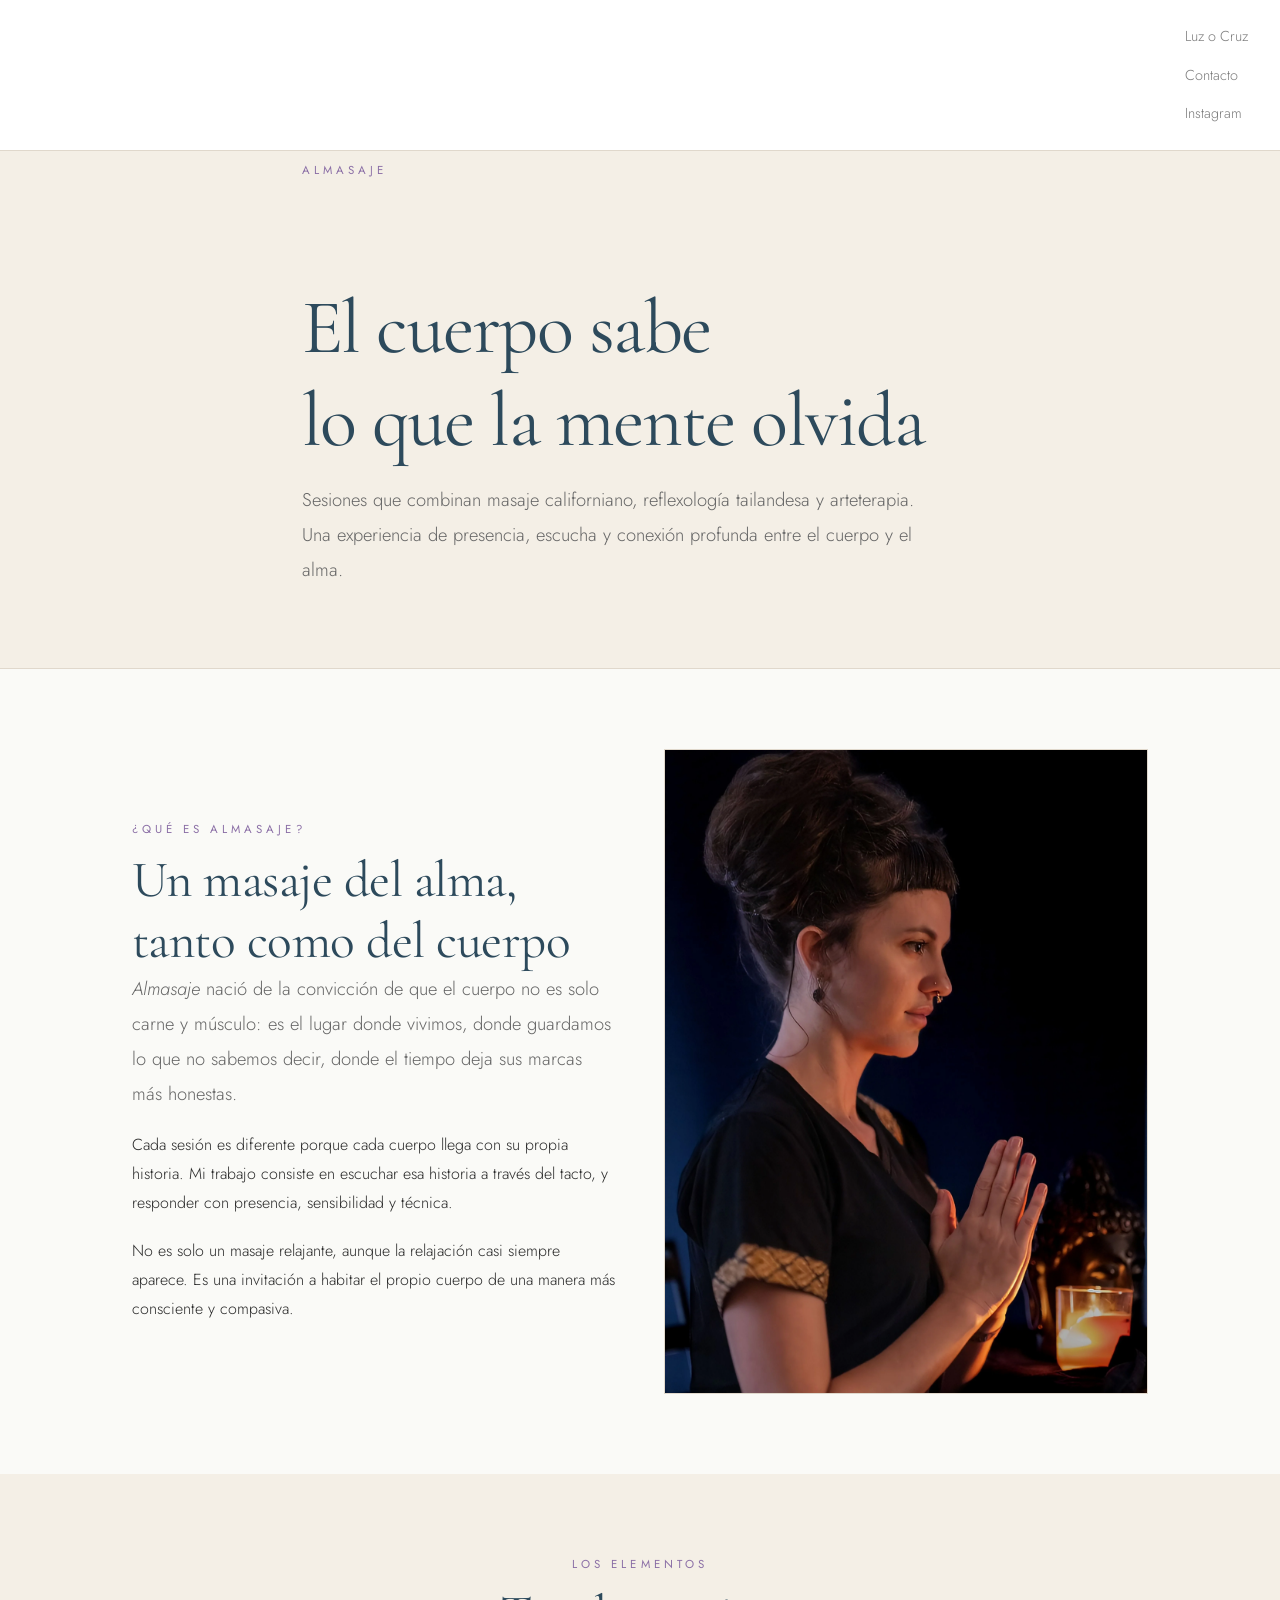
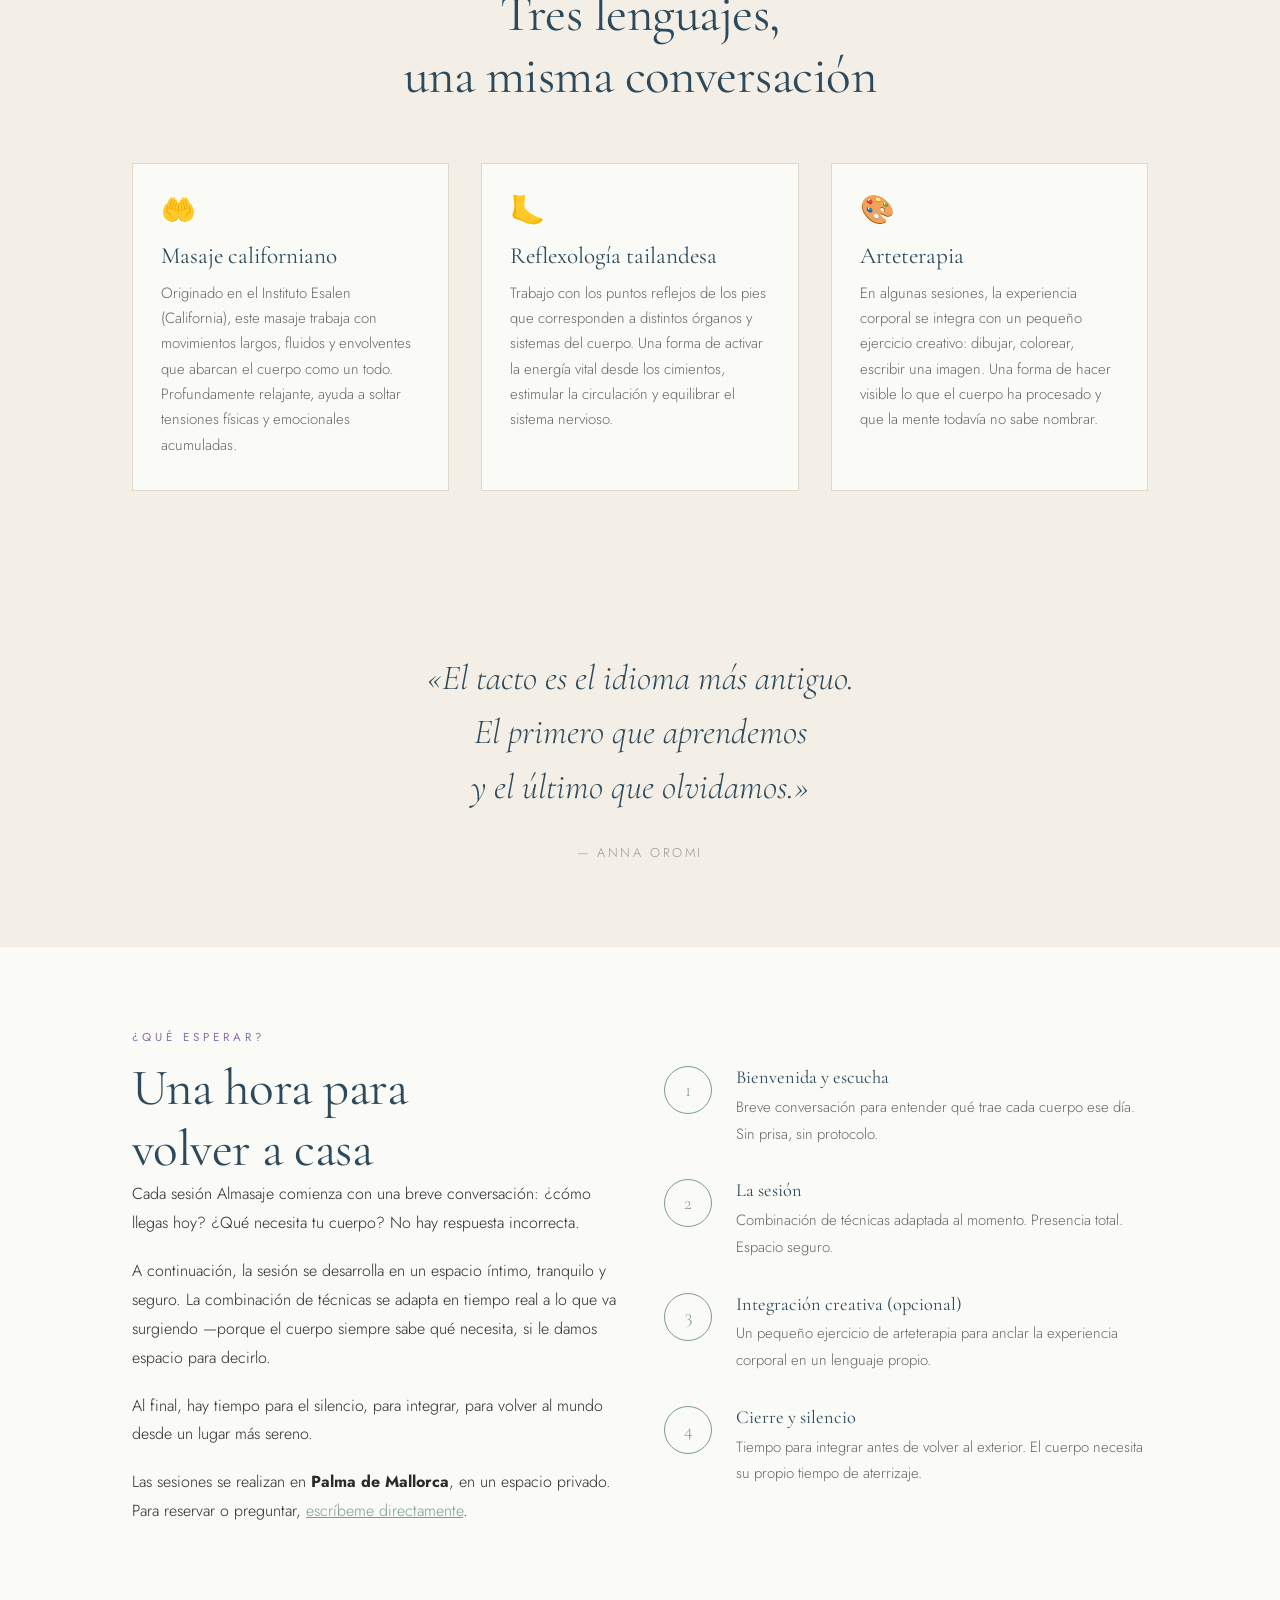
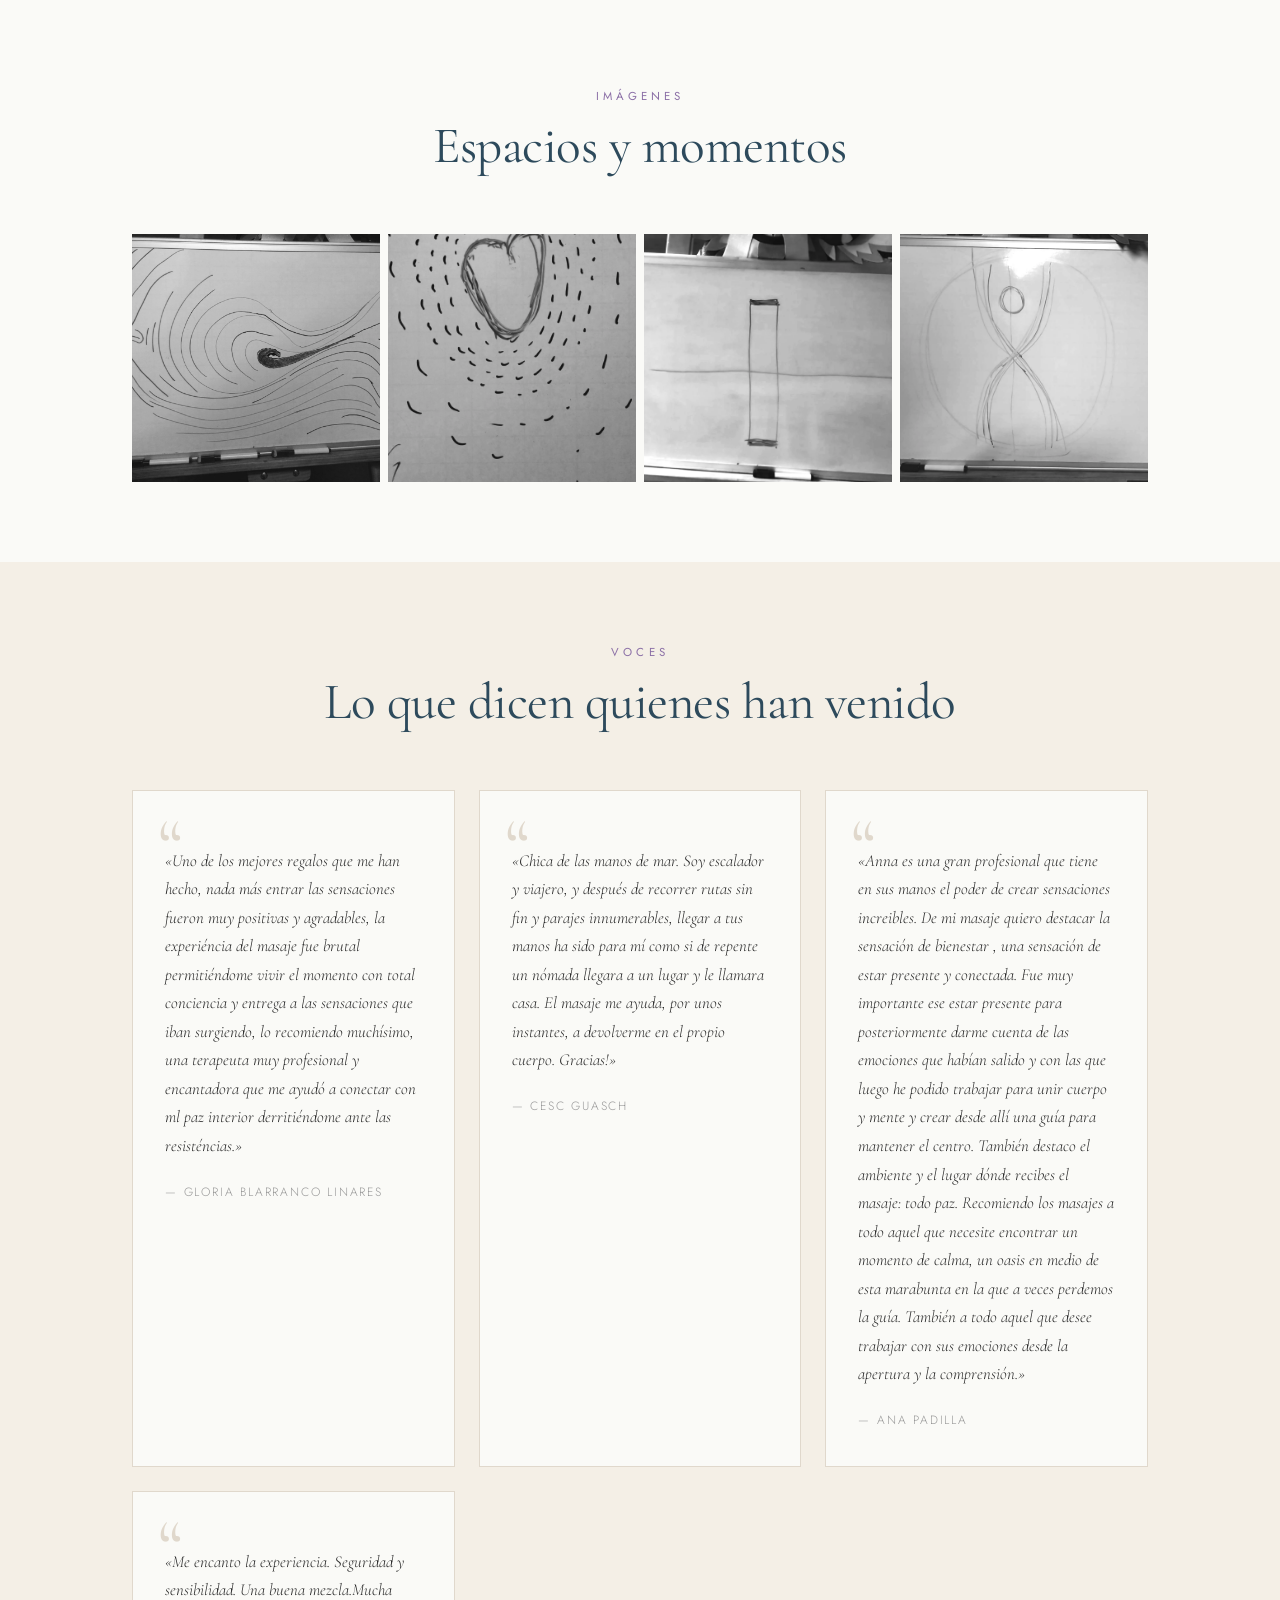
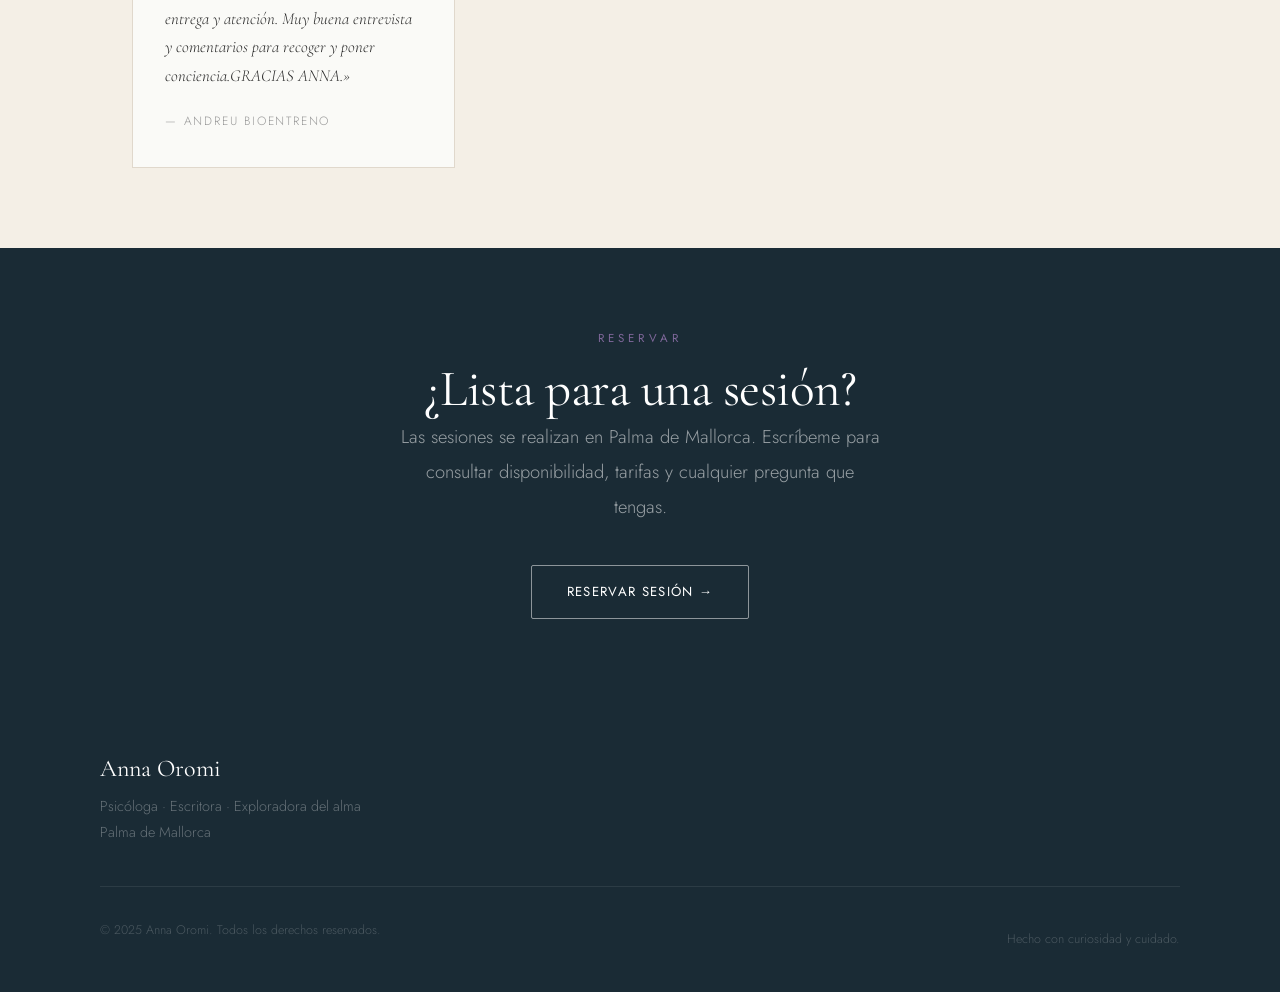
==== commit 4d91a9ec: "Force nav text black with \!important, solid white background" ====
--- a/almasaje.html
+++ b/almasaje.html
@@ -11,7 +11,7 @@
   <link rel="preconnect" href="https://fonts.googleapis.com">
   <link rel="preconnect" href="https://fonts.gstatic.com" crossorigin>
   <link href="https://fonts.googleapis.com/css2?family=Cormorant+Garamond:ital,wght@0,300;0,400;0,600;1,300;1,400&family=Jost:wght@300;400&display=swap" rel="stylesheet">
-  <link rel="stylesheet" href="css/style.css?v=3">
+  <link rel="stylesheet" href="css/style.css?v=4">
 </head>
 <body>
 
--- a/css/style.css
+++ b/css/style.css
@@ -102,17 +102,17 @@
   position: fixed; top: 0; left: 0; right: 0; z-index: 100;
   display: flex; justify-content: space-between; align-items: center;
   padding: 1.4rem 2rem;
-  background: rgba(250, 250, 247, 0.93);
-  backdrop-filter: blur(14px);
-  border-bottom: 1px solid var(--border-light);
+  background: #ffffff;
+  border-bottom: 1px solid #e0d8cc;
   transition: var(--transition);
+  color: #111111;
 }
 nav.scrolled { padding: 1rem 2rem; box-shadow: var(--shadow); }
 
 .nav-logo {
   font-family: var(--font-serif);
   font-size: 1.35rem;
-  color: var(--primary);
+  color: #2D4A5C !important;
   letter-spacing: 0.02em;
   flex-shrink: 0;
 }
@@ -121,9 +121,9 @@
   display: flex; gap: 2.2rem; align-items: center;
 }
 .nav-links a {
-  font-size: 0.78rem; font-weight: 400;
+  font-size: 0.78rem; font-weight: 500;
   letter-spacing: 0.1em; text-transform: uppercase;
-  color: #2A2A2A;
+  color: #111111 !important;
   position: relative; transition: var(--transition);
 }
 .nav-links a::after {
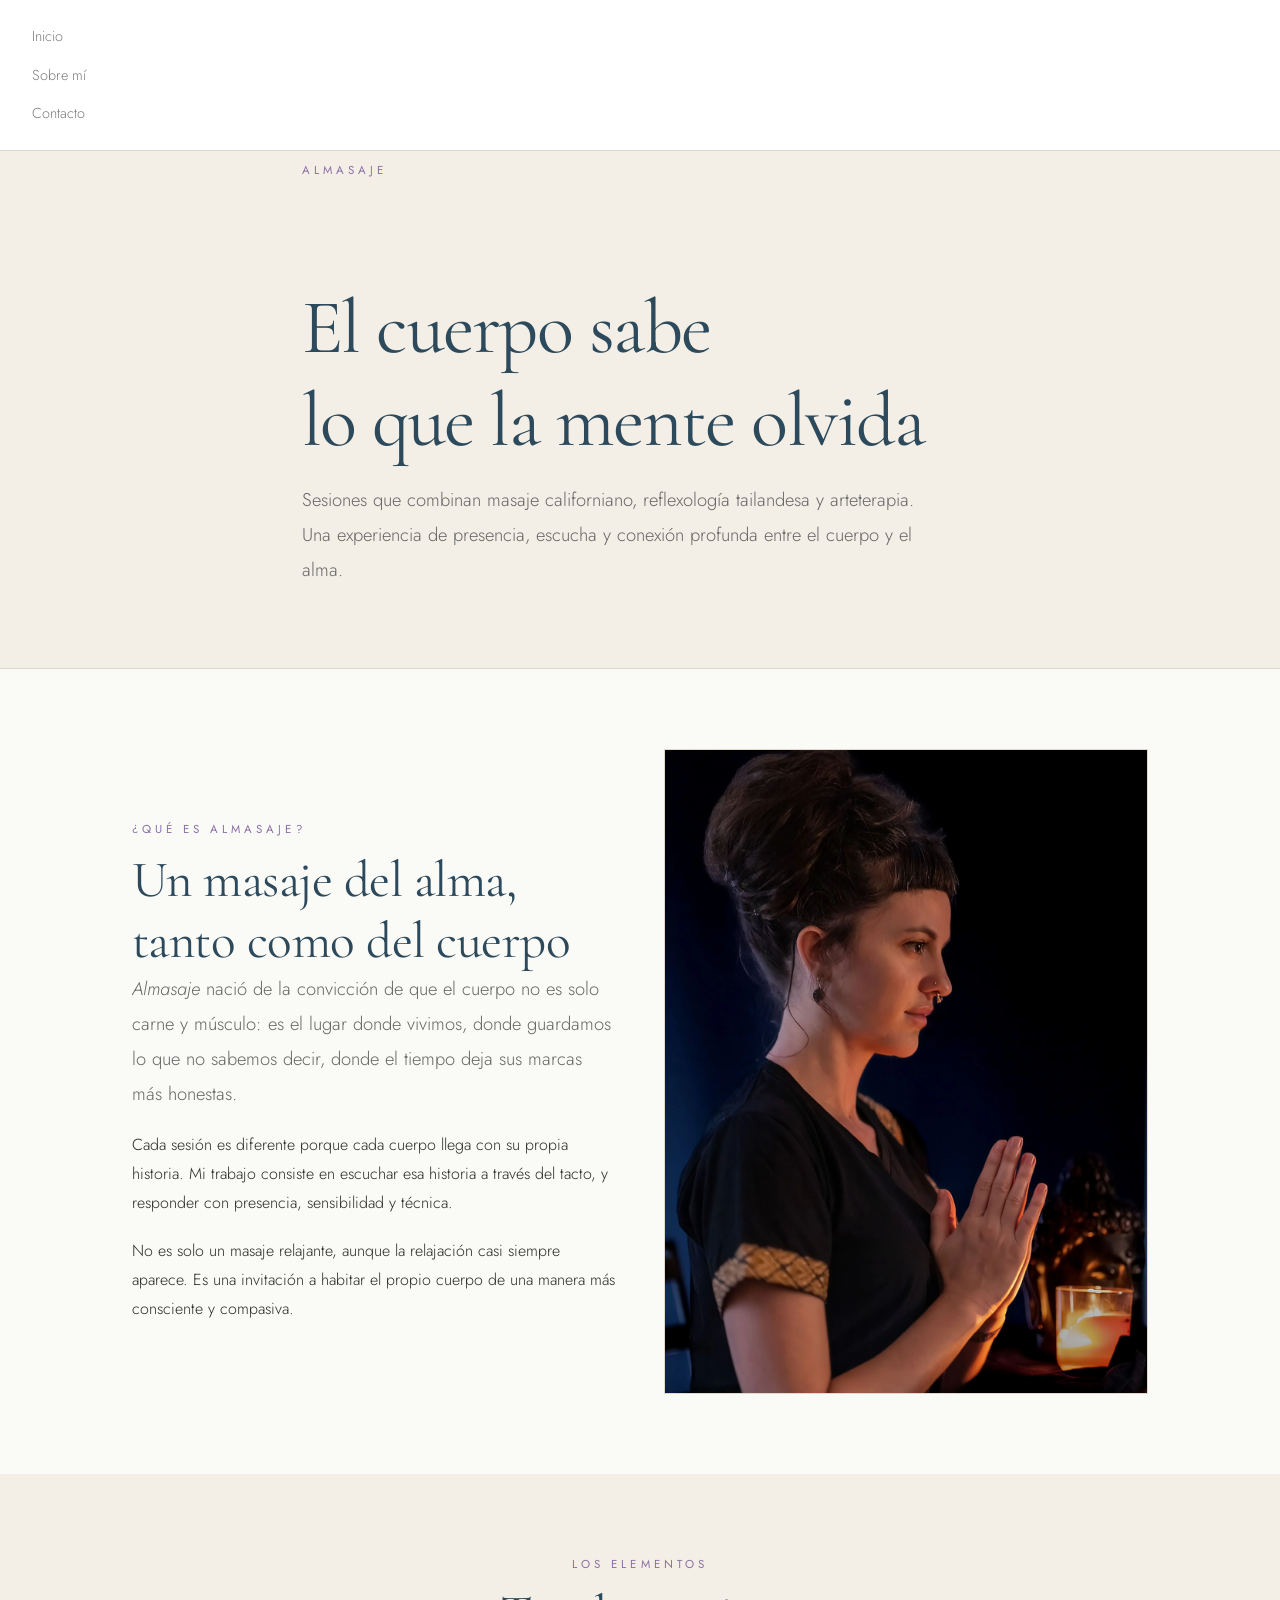
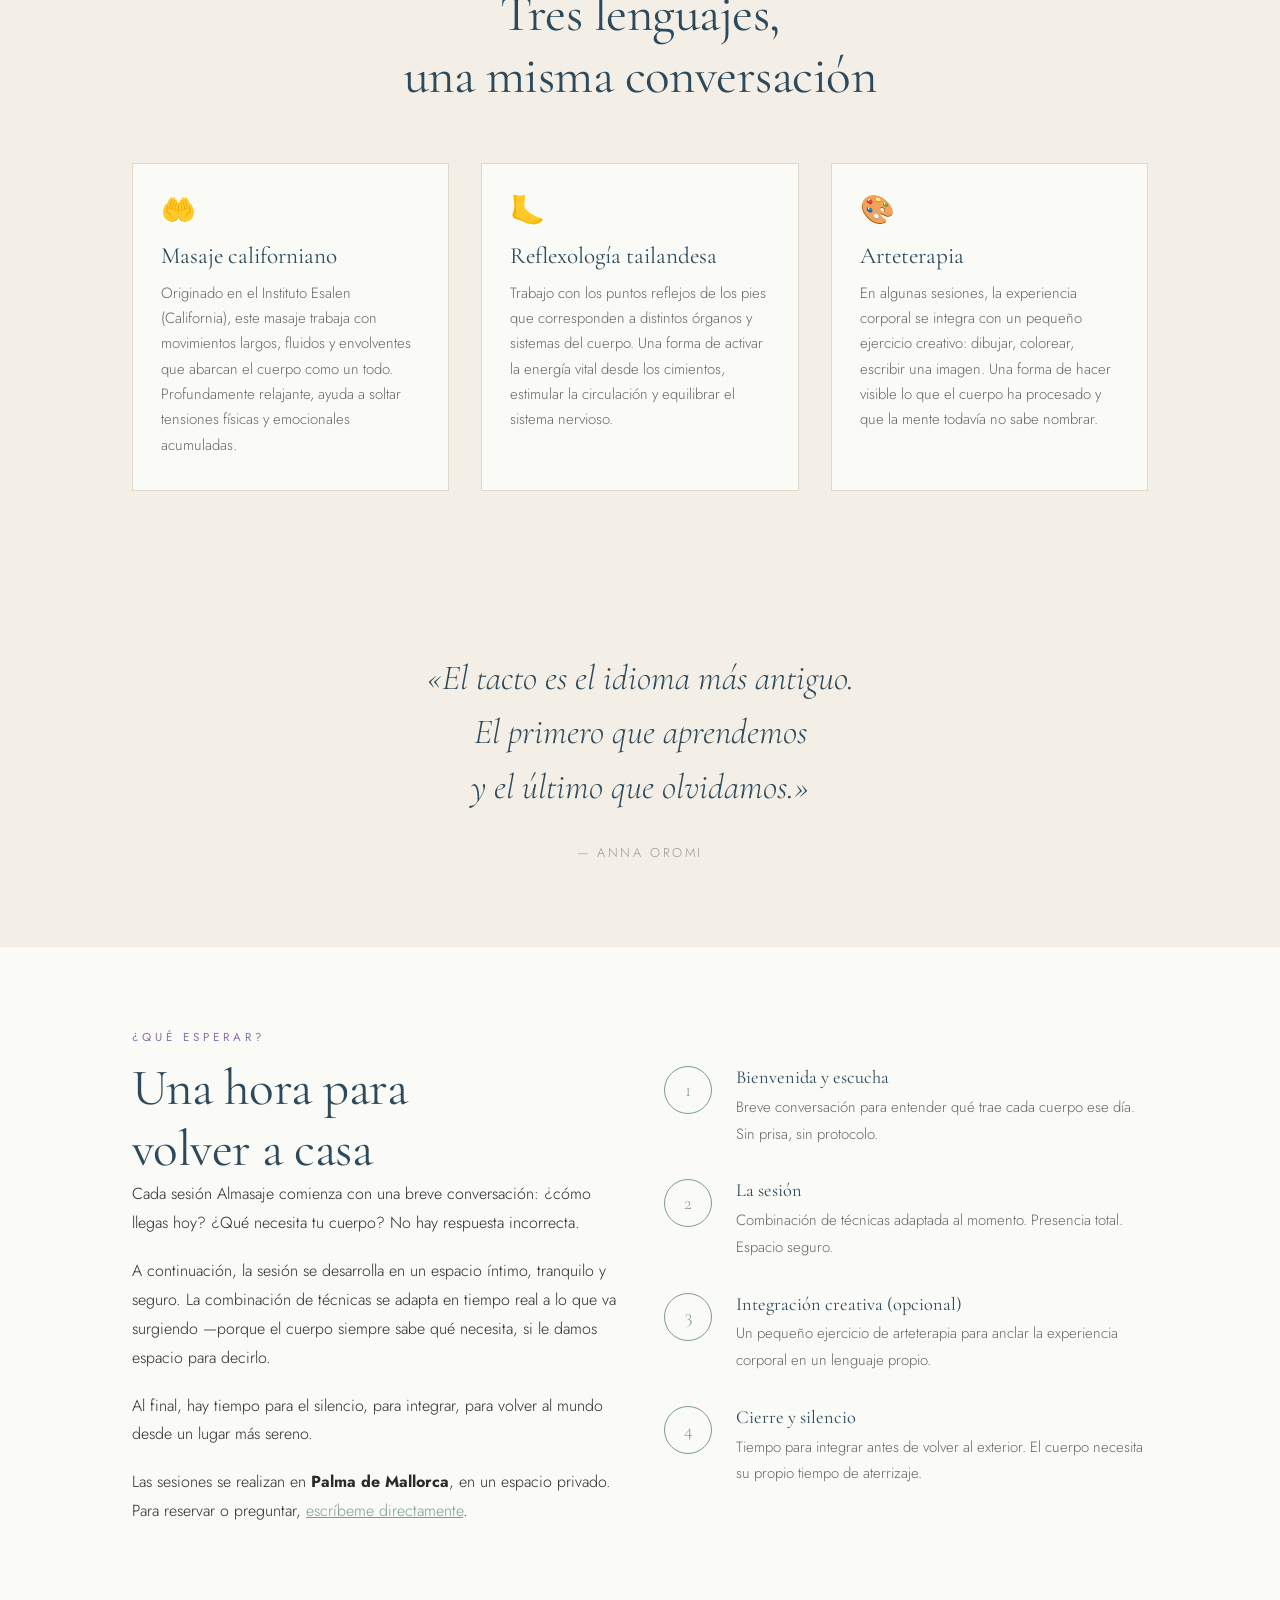
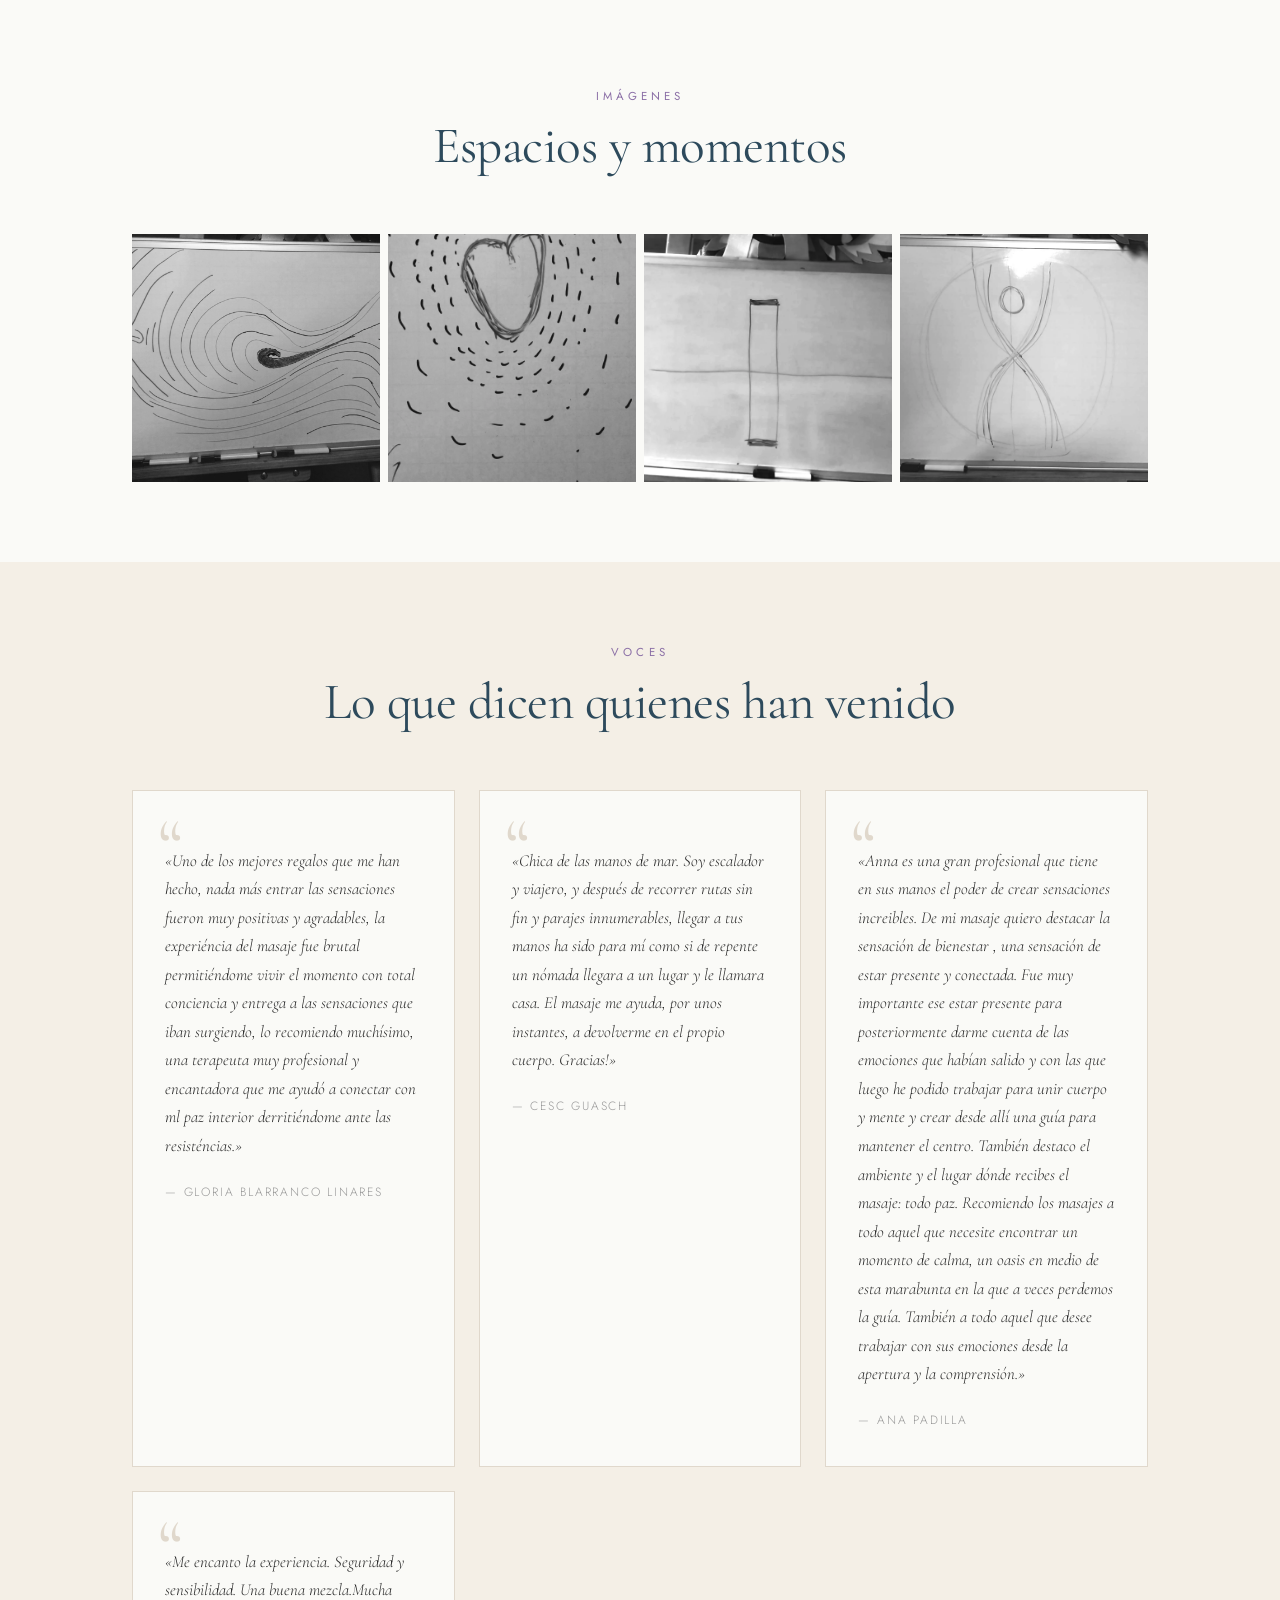
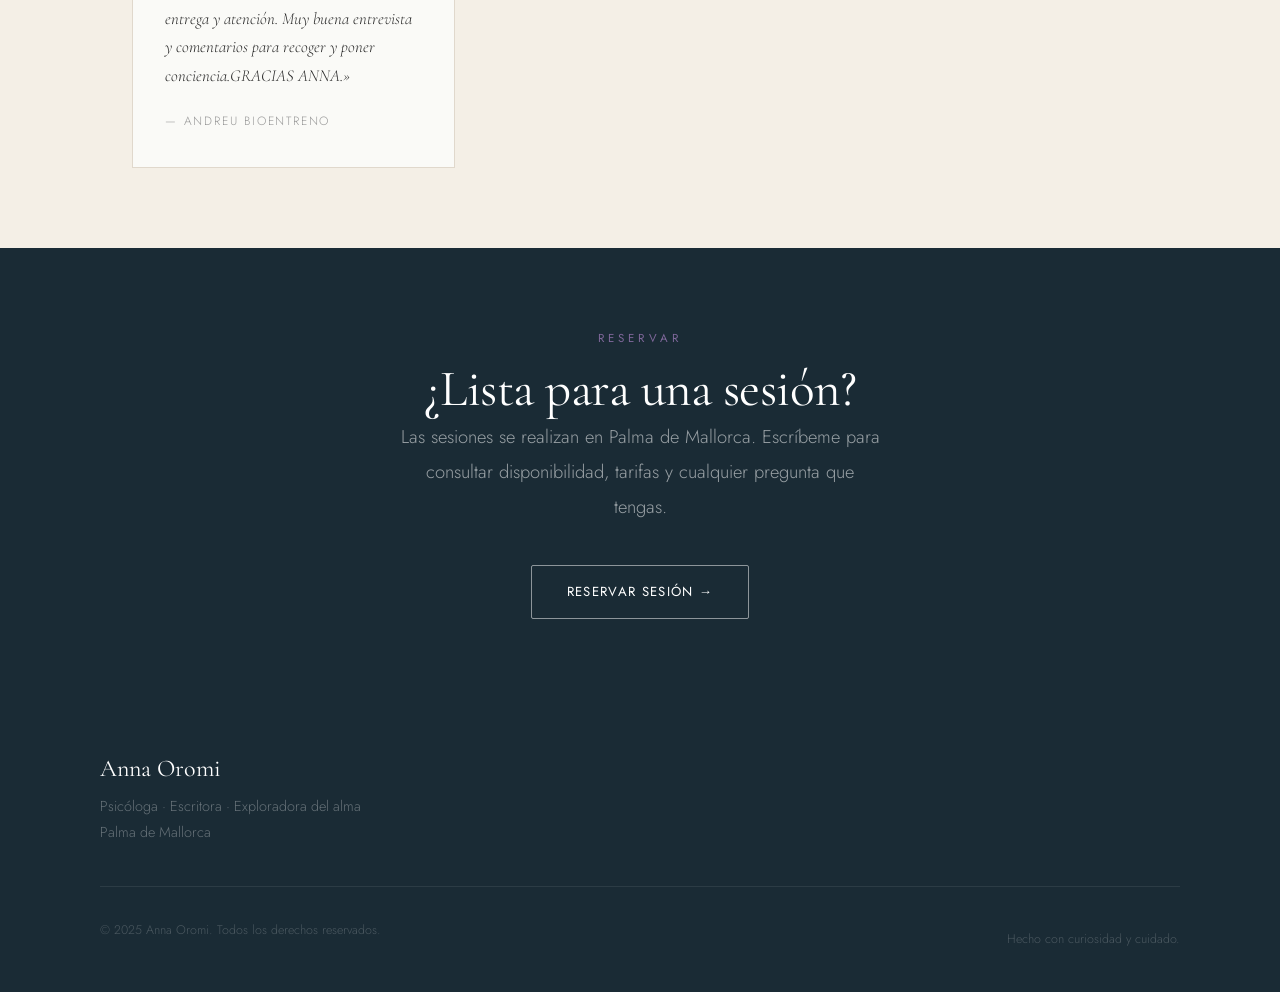
==== commit 7e348808: "Simplify nav and footer to Inicio / Sobre mí / Contacto" ====
--- a/almasaje.html
+++ b/almasaje.html
@@ -11,7 +11,7 @@
   <link rel="preconnect" href="https://fonts.googleapis.com">
   <link rel="preconnect" href="https://fonts.gstatic.com" crossorigin>
   <link href="https://fonts.googleapis.com/css2?family=Cormorant+Garamond:ital,wght@0,300;0,400;0,600;1,300;1,400&family=Jost:wght@300;400&display=swap" rel="stylesheet">
-  <link rel="stylesheet" href="css/style.css?v=4">
+  <link rel="stylesheet" href="css/style.css?v=5">
 </head>
 <body>
 
@@ -22,11 +22,8 @@
     </button>
     <ul class="nav-links" role="list">
       <li><a href="index.html">Inicio</a></li>
-      <li><a href="escritura.html">Escritura</a></li>
-      <li><a href="almasaje.html">Almasaje</a></li>
-      <li><a href="oraculo.html">Luz o Cruz</a></li>
       <li><a href="sobre-mi.html">Sobre mí</a></li>
-      <li><a href="contacto.html" class="nav-cta">Contactar</a></li>
+      <li><a href="contacto.html" class="nav-cta">Contacto</a></li>
     </ul>
   </nav>
 
@@ -234,19 +231,10 @@
         <p>Psicóloga · Escritora · Exploradora del alma<br>Palma de Mallorca</p>
       </div>
       <nav class="footer-nav" aria-label="Navegación del pie">
-        <h4>Explorar</h4>
         <ul>
           <li><a href="index.html">Inicio</a></li>
           <li><a href="sobre-mi.html">Sobre mí</a></li>
-              <li><a href="escritura.html">Escritura</a></li>
-        </ul>
-      </nav>
-      <nav class="footer-nav" aria-label="Más páginas">
-        <h4>También</h4>
-        <ul>
-          <li><a href="oraculo.html">Luz o Cruz</a></li>
           <li><a href="contacto.html">Contacto</a></li>
-          <li><a href="https://instagram.com/" target="_blank" rel="noopener noreferrer">Instagram</a></li>
         </ul>
       </nav>
     </div>
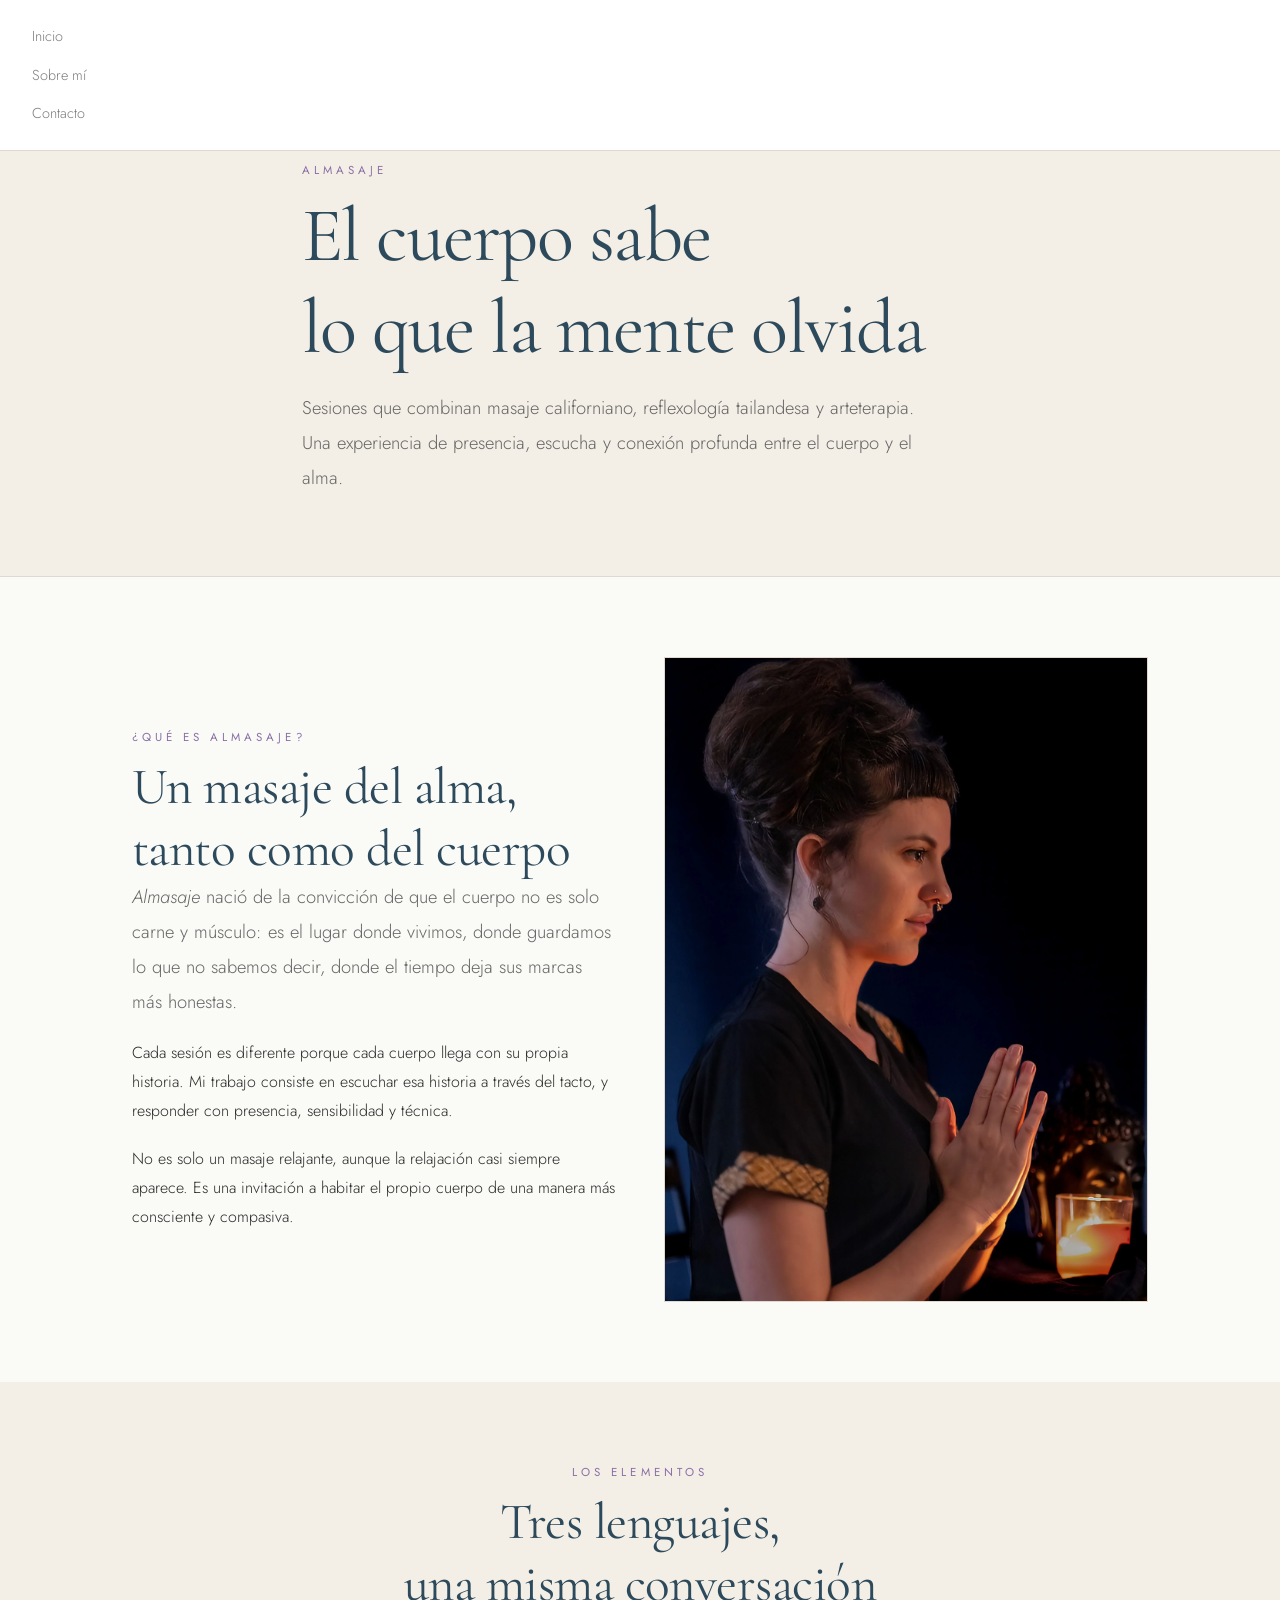
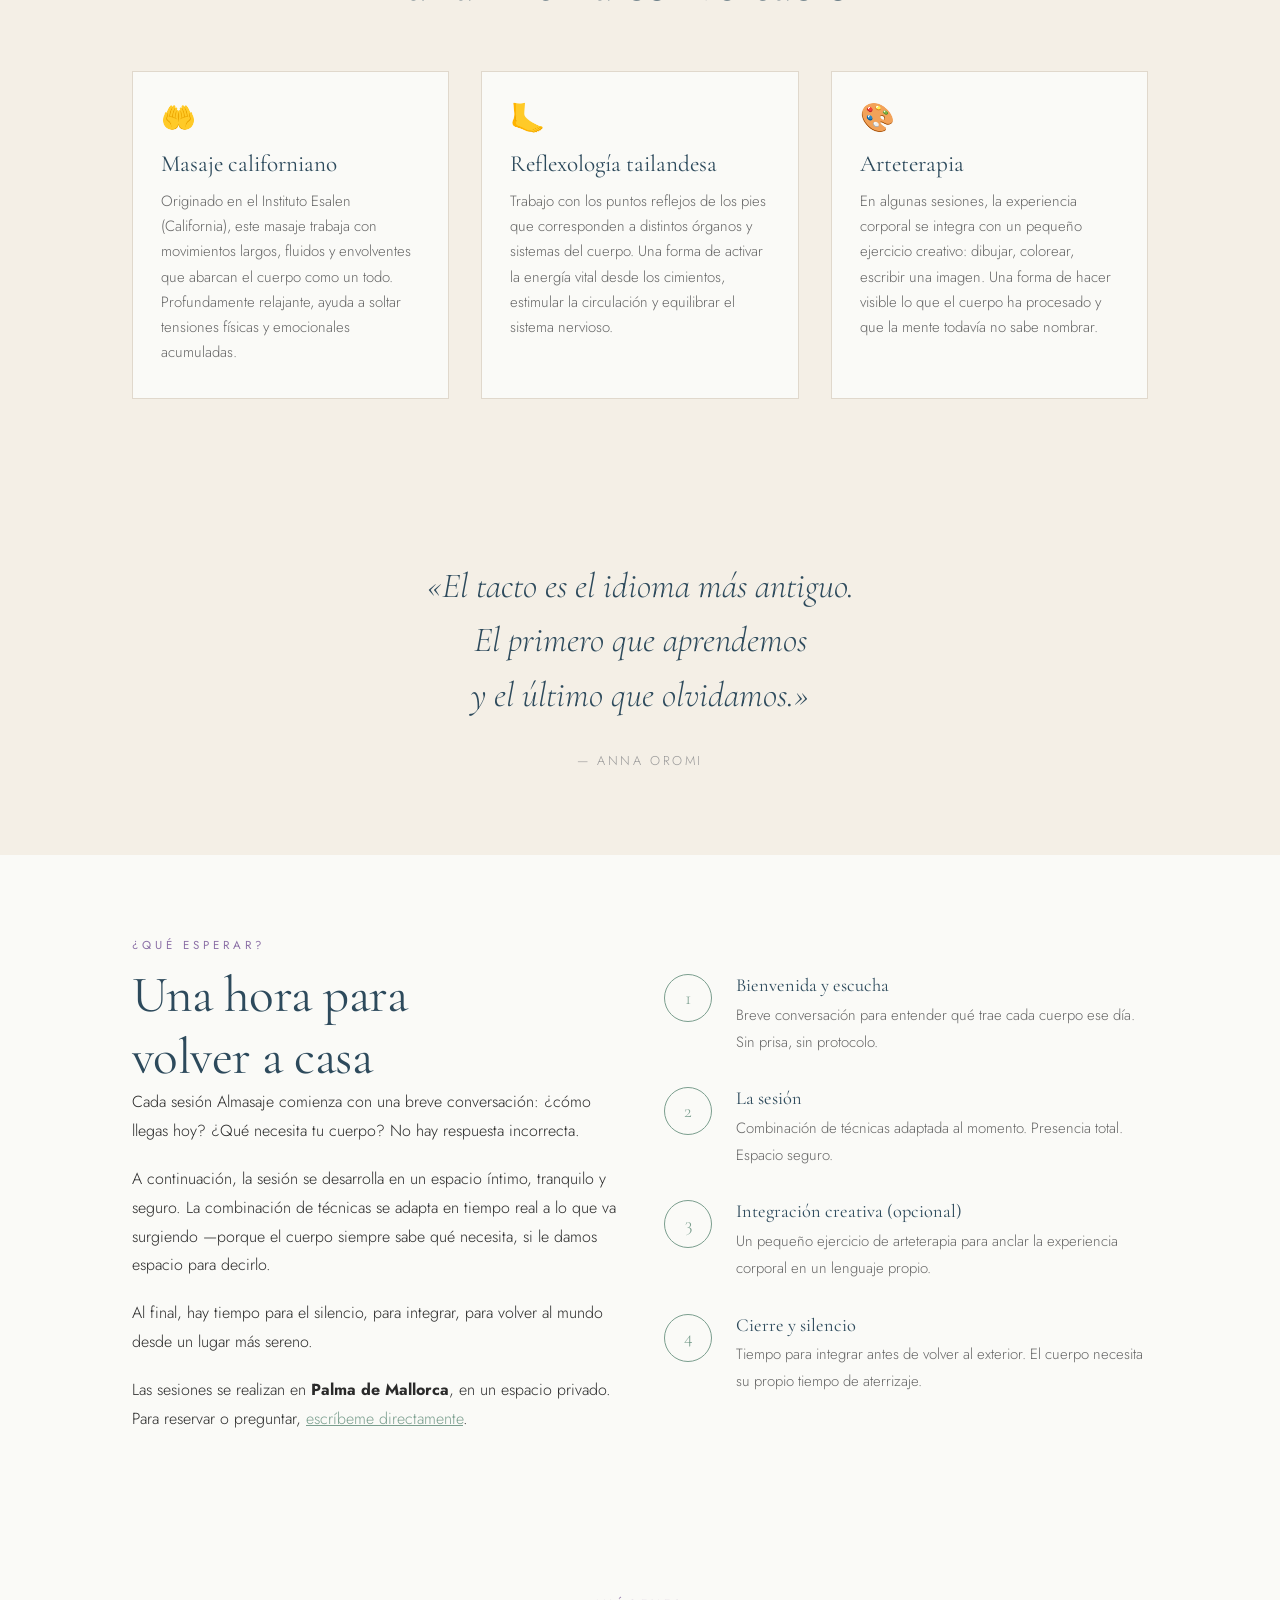
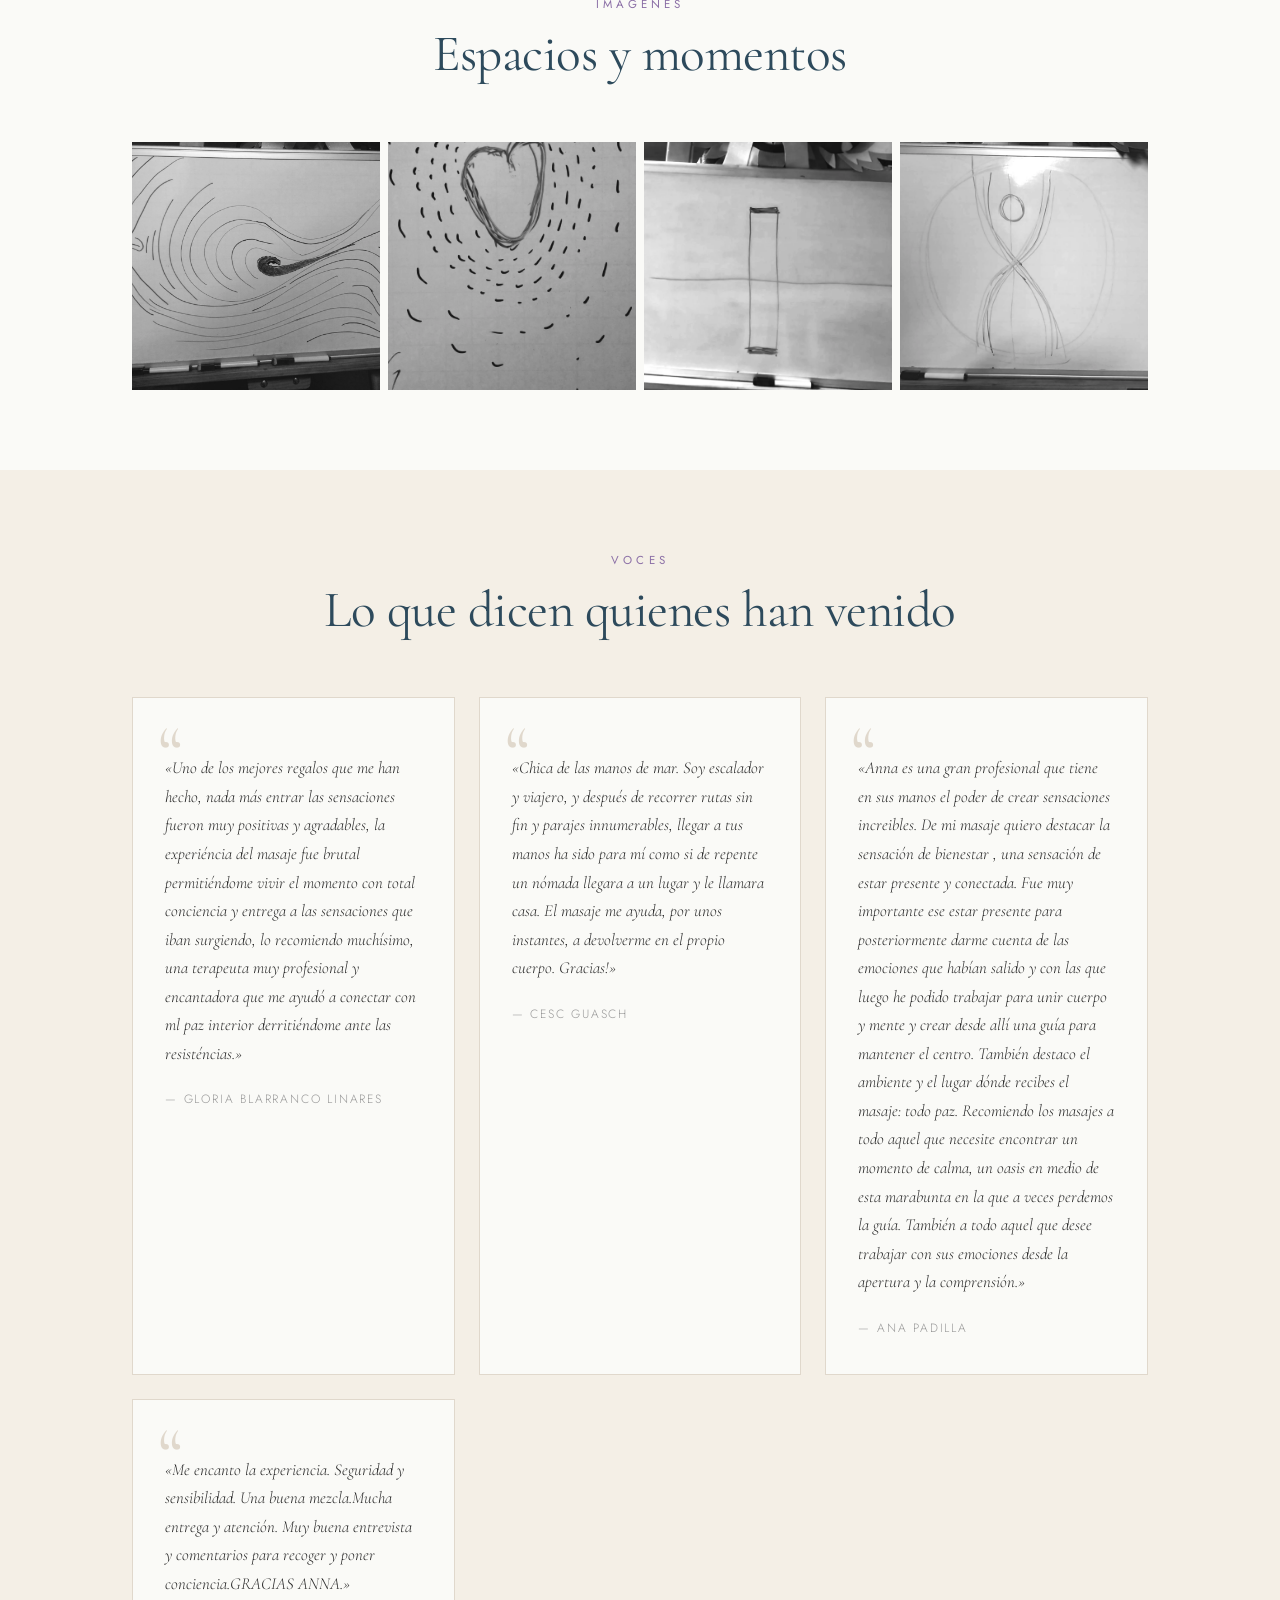
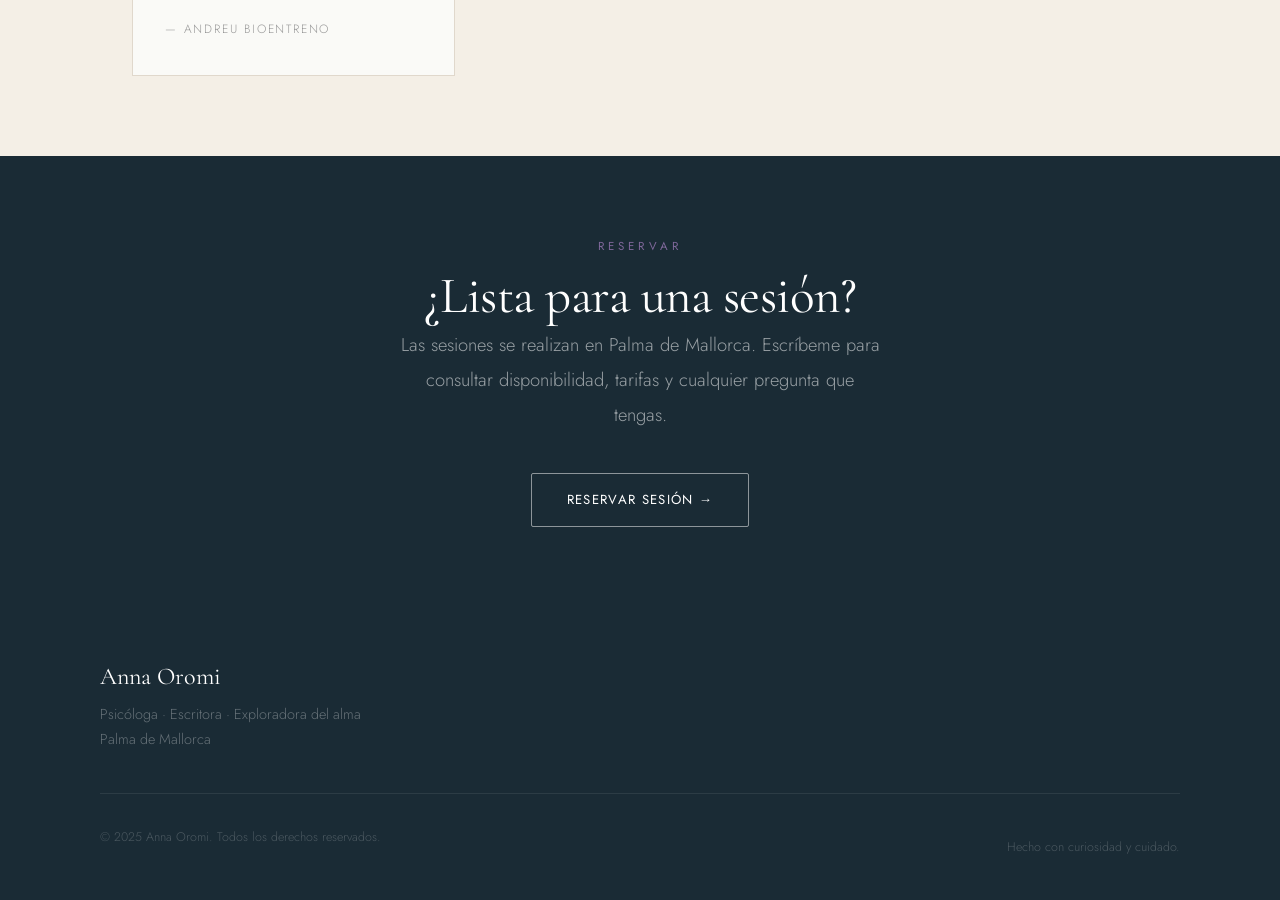
==== commit 8a6208ad: "Add EN/ES language switcher across all pages - New js/i18n.js with 200+ translations for all 6 pages" ====
--- a/almasaje.html
+++ b/almasaje.html
@@ -11,19 +11,24 @@
   <link rel="preconnect" href="https://fonts.googleapis.com">
   <link rel="preconnect" href="https://fonts.gstatic.com" crossorigin>
   <link href="https://fonts.googleapis.com/css2?family=Cormorant+Garamond:ital,wght@0,300;0,400;0,600;1,300;1,400&family=Jost:wght@300;400&display=swap" rel="stylesheet">
-  <link rel="stylesheet" href="css/style.css?v=5">
+  <link rel="stylesheet" href="css/style.css?v=6">
 </head>
 <body>
 
   <nav role="navigation" aria-label="Navegación principal">
     <a href="index.html" class="nav-logo">Anna Oromi</a>
-    <button class="nav-toggle" aria-expanded="false" aria-label="Abrir menú">
+    <button class="nav-toggle" aria-expanded="false" data-i18n-aria="nav.toggle.aria" aria-label="Abrir menú">
       <span></span><span></span><span></span>
     </button>
     <ul class="nav-links" role="list">
-      <li><a href="index.html">Inicio</a></li>
-      <li><a href="sobre-mi.html">Sobre mí</a></li>
-      <li><a href="contacto.html" class="nav-cta">Contacto</a></li>
+      <li><a href="index.html" data-i18n="nav.home">Inicio</a></li>
+      <li><a href="sobre-mi.html" data-i18n="nav.about">Sobre mí</a></li>
+      <li><a href="contacto.html" class="nav-cta" data-i18n="nav.contact">Contacto</a></li>
+      <li class="lang-switcher" aria-label="Language / Idioma">
+        <button class="lang-btn" data-lang="es">ES</button>
+        <span class="lang-switcher-sep">|</span>
+        <button class="lang-btn" data-lang="en">EN</button>
+      </li>
     </ul>
   </nav>
 
@@ -32,9 +37,9 @@
     <!-- PAGE HERO -->
     <header class="page-hero">
       <div class="container--narrow">
-        <span class="section-label">Almasaje</span>
-        <h1><br>El cuerpo sabe<br>lo que la mente olvida</h1>
-        <p class="lead">
+        <span class="section-label" data-i18n="almasaje.page.label">Almasaje</span>
+        <h1 data-i18n="almasaje.page.h1"><br>El cuerpo sabe<br>lo que la mente olvida</h1>
+        <p class="lead" data-i18n="almasaje.page.lead">
           Sesiones que combinan masaje californiano, reflexología tailandesa y arteterapia. Una experiencia de presencia, escucha y conexión profunda entre el cuerpo y el alma.
         </p>
       </div>
@@ -45,15 +50,15 @@
       <div class="container">
         <div class="grid-2">
           <div>
-            <span class="section-label">¿Qué es Almasaje?</span>
-            <h2 id="almasaje-heading">Un masaje del alma,<br>tanto como del cuerpo</h2>
-            <p class="lead">
+            <span class="section-label" data-i18n="almasaje.que.label">¿Qué es Almasaje?</span>
+            <h2 id="almasaje-heading" data-i18n="almasaje.que.h2">Un masaje del alma,<br>tanto como del cuerpo</h2>
+            <p class="lead" data-i18n="almasaje.que.lead">
               <em>Almasaje</em> nació de la convicción de que el cuerpo no es solo carne y músculo: es el lugar donde vivimos, donde guardamos lo que no sabemos decir, donde el tiempo deja sus marcas más honestas.
             </p>
-            <p>
+            <p data-i18n="almasaje.que.p1">
               Cada sesión es diferente porque cada cuerpo llega con su propia historia. Mi trabajo consiste en escuchar esa historia a través del tacto, y responder con presencia, sensibilidad y técnica.
             </p>
-            <p>
+            <p data-i18n="almasaje.que.p2">
               No es solo un masaje relajante, aunque la relajación casi siempre aparece. Es una invitación a habitar el propio cuerpo de una manera más consciente y compasiva.
             </p>
           </div>
@@ -68,31 +73,31 @@
     <section class="section-alt" aria-labelledby="elementos-heading">
       <div class="container">
         <div class="section-header section-header--center">
-          <span class="section-label">Los elementos</span>
-          <h2 id="elementos-heading">Tres lenguajes,<br>una misma conversación</h2>
+          <span class="section-label" data-i18n="almasaje.elem.label">Los elementos</span>
+          <h2 id="elementos-heading" data-i18n="almasaje.elem.h2">Tres lenguajes,<br>una misma conversación</h2>
         </div>
         <div class="grid-3">
 
           <article class="card card--sage">
             <div class="card-icon" aria-hidden="true">🤲</div>
-            <h3>Masaje californiano</h3>
-            <p>
+            <h3 data-i18n="californiano.h3">Masaje californiano</h3>
+            <p data-i18n="californiano.p">
               Originado en el Instituto Esalen (California), este masaje trabaja con movimientos largos, fluidos y envolventes que abarcan el cuerpo como un todo. Profundamente relajante, ayuda a soltar tensiones físicas y emocionales acumuladas.
             </p>
           </article>
 
           <article class="card">
             <div class="card-icon" aria-hidden="true">🦶</div>
-            <h3>Reflexología tailandesa</h3>
-            <p>
+            <h3 data-i18n="reflexologia.h3">Reflexología tailandesa</h3>
+            <p data-i18n="reflexologia.p">
               Trabajo con los puntos reflejos de los pies que corresponden a distintos órganos y sistemas del cuerpo. Una forma de activar la energía vital desde los cimientos, estimular la circulación y equilibrar el sistema nervioso.
             </p>
           </article>
 
           <article class="card card--rose">
             <div class="card-icon" aria-hidden="true">🎨</div>
-            <h3>Arteterapia</h3>
-            <p>
+            <h3 data-i18n="arteterapia.h3">Arteterapia</h3>
+            <p data-i18n="arteterapia.p">
               En algunas sesiones, la experiencia corporal se integra con un pequeño ejercicio creativo: dibujar, colorear, escribir una imagen. Una forma de hacer visible lo que el cuerpo ha procesado y que la mente todavía no sabe nombrar.
             </p>
           </article>
@@ -103,12 +108,12 @@
 
     <!-- PULLQUOTE -->
     <div class="pullquote">
-      <blockquote>
+      <blockquote data-i18n="almasaje.pullquote">
         «El tacto es el idioma más antiguo.<br>
         El primero que aprendemos<br>
         y el último que olvidamos.»
       </blockquote>
-      <cite>— Anna Oromi</cite>
+      <cite data-i18n="almasaje.pullquote.cite">— Anna Oromi</cite>
     </div>
 
     <!-- QUÉ ESPERAR -->
@@ -116,41 +121,41 @@
       <div class="container">
         <div class="grid-2">
           <div>
-            <span class="section-label">¿Qué esperar?</span>
-            <h2 id="esperar-heading">Una hora para<br>volver a casa</h2>
-            <p>Cada sesión Almasaje comienza con una breve conversación: ¿cómo llegas hoy? ¿Qué necesita tu cuerpo? No hay respuesta incorrecta.</p>
-            <p>A continuación, la sesión se desarrolla en un espacio íntimo, tranquilo y seguro. La combinación de técnicas se adapta en tiempo real a lo que va surgiendo —porque el cuerpo siempre sabe qué necesita, si le damos espacio para decirlo.</p>
-            <p>Al final, hay tiempo para el silencio, para integrar, para volver al mundo desde un lugar más sereno.</p>
-            <p>Las sesiones se realizan en <strong>Palma de Mallorca</strong>, en un espacio privado. Para reservar o preguntar, <a href="contacto.html" style="color: var(--sage); text-decoration: underline;">escríbeme directamente</a>.</p>
+            <span class="section-label" data-i18n="almasaje.esperar.label">¿Qué esperar?</span>
+            <h2 id="esperar-heading" data-i18n="almasaje.esperar.h2">Una hora para<br>volver a casa</h2>
+            <p data-i18n="almasaje.esperar.p1">Cada sesión Almasaje comienza con una breve conversación: ¿cómo llegas hoy? ¿Qué necesita tu cuerpo? No hay respuesta incorrecta.</p>
+            <p data-i18n="almasaje.esperar.p2">A continuación, la sesión se desarrolla en un espacio íntimo, tranquilo y seguro. La combinación de técnicas se adapta en tiempo real a lo que va surgiendo —porque el cuerpo siempre sabe qué necesita, si le damos espacio para decirlo.</p>
+            <p data-i18n="almasaje.esperar.p3">Al final, hay tiempo para el silencio, para integrar, para volver al mundo desde un lugar más sereno.</p>
+            <p data-i18n="almasaje.esperar.p4">Las sesiones se realizan en <strong>Palma de Mallorca</strong>, en un espacio privado. Para reservar o preguntar, <a href="contacto.html" style="color: var(--sage); text-decoration: underline;">escríbeme directamente</a>.</p>
           </div>
           <div>
             <div class="process-list">
               <div class="process-item">
                 <div class="process-num" style="border-color: var(--sage); color: var(--sage);" aria-hidden="true">1</div>
                 <div>
-                  <h4>Bienvenida y escucha</h4>
-                  <p>Breve conversación para entender qué trae cada cuerpo ese día. Sin prisa, sin protocolo.</p>
+                  <h4 data-i18n="paso1.h4">Bienvenida y escucha</h4>
+                  <p data-i18n="paso1.p">Breve conversación para entender qué trae cada cuerpo ese día. Sin prisa, sin protocolo.</p>
                 </div>
               </div>
               <div class="process-item">
                 <div class="process-num" style="border-color: var(--sage); color: var(--sage);" aria-hidden="true">2</div>
                 <div>
-                  <h4>La sesión</h4>
-                  <p>Combinación de técnicas adaptada al momento. Presencia total. Espacio seguro.</p>
+                  <h4 data-i18n="paso2.h4">La sesión</h4>
+                  <p data-i18n="paso2.p">Combinación de técnicas adaptada al momento. Presencia total. Espacio seguro.</p>
                 </div>
               </div>
               <div class="process-item">
                 <div class="process-num" style="border-color: var(--sage); color: var(--sage);" aria-hidden="true">3</div>
                 <div>
-                  <h4>Integración creativa (opcional)</h4>
-                  <p>Un pequeño ejercicio de arteterapia para anclar la experiencia corporal en un lenguaje propio.</p>
+                  <h4 data-i18n="paso3.h4">Integración creativa (opcional)</h4>
+                  <p data-i18n="paso3.p">Un pequeño ejercicio de arteterapia para anclar la experiencia corporal en un lenguaje propio.</p>
                 </div>
               </div>
               <div class="process-item">
                 <div class="process-num" style="border-color: var(--sage); color: var(--sage);" aria-hidden="true">4</div>
                 <div>
-                  <h4>Cierre y silencio</h4>
-                  <p>Tiempo para integrar antes de volver al exterior. El cuerpo necesita su propio tiempo de aterrizaje.</p>
+                  <h4 data-i18n="paso4.h4">Cierre y silencio</h4>
+                  <p data-i18n="paso4.p">Tiempo para integrar antes de volver al exterior. El cuerpo necesita su propio tiempo de aterrizaje.</p>
                 </div>
               </div>
             </div>
@@ -163,8 +168,8 @@
     <section aria-label="Galería de sesiones y espacios">
       <div class="container">
         <div class="section-header section-header--center">
-          <span class="section-label">Imágenes</span>
-          <h2>Espacios y momentos</h2>
+          <span class="section-label" data-i18n="almasaje.galeria.label">Imágenes</span>
+          <h2 data-i18n="almasaje.galeria.h2">Espacios y momentos</h2>
         </div>
         <div class="photo-gallery">
           <img src="img/IMG_20170722.jpg"   alt="Sesión corporal" loading="lazy">
@@ -179,8 +184,8 @@
     <section class="section-alt" aria-labelledby="test-heading">
       <div class="container">
         <div class="section-header section-header--center">
-          <span class="section-label">Voces</span>
-          <h2 id="test-heading">Lo que dicen quienes han venido</h2>
+          <span class="section-label" data-i18n="almasaje.voces.label">Voces</span>
+          <h2 id="test-heading" data-i18n="almasaje.voces.h2">Lo que dicen quienes han venido</h2>
         </div>
         <div class="testimonial-grid">
           <div class="testimonial">
@@ -206,6 +211,7 @@
               «Me encanto la experiencia. Seguridad y sensibilidad. Una buena mezcla.Mucha entrega y atención. Muy buena entrevista y comentarios para recoger y poner conciencia.GRACIAS ANNA.»
             </blockquote>
             <cite>— Andreu Bioentreno</cite>
+          </div>
         </div>
       </div>
     </section>
@@ -213,12 +219,12 @@
     <!-- CTA -->
     <section class="section-dark" aria-labelledby="alm-cta-heading">
       <div class="container--narrow text-center">
-        <span class="section-label">Reservar</span>
-        <h2 id="alm-cta-heading">¿Lista para una sesión?</h2>
-        <p class="lead" style="color:rgba(255,255,255,0.55); max-width: 480px; margin: 0 auto 2.5rem;">
+        <span class="section-label" data-i18n="almasaje.cta.label">Reservar</span>
+        <h2 id="alm-cta-heading" data-i18n="almasaje.cta.h2">¿Lista para una sesión?</h2>
+        <p class="lead" style="color:rgba(255,255,255,0.55); max-width: 480px; margin: 0 auto 2.5rem;" data-i18n="almasaje.cta.lead">
           Las sesiones se realizan en Palma de Mallorca. Escríbeme para consultar disponibilidad, tarifas y cualquier pregunta que tengas.
         </p>
-        <a href="contacto.html" class="btn btn-light">Reservar sesión →</a>
+        <a href="contacto.html" class="btn btn-light" data-i18n="almasaje.cta.btn">Reservar sesión →</a>
       </div>
     </section>
 
@@ -228,22 +234,23 @@
     <div class="footer-inner">
       <div class="footer-brand">
         <h3>Anna Oromi</h3>
-        <p>Psicóloga · Escritora · Exploradora del alma<br>Palma de Mallorca</p>
+        <p data-i18n="footer.tagline">Psicóloga · Escritora · Exploradora del alma<br>Palma de Mallorca</p>
       </div>
       <nav class="footer-nav" aria-label="Navegación del pie">
         <ul>
-          <li><a href="index.html">Inicio</a></li>
-          <li><a href="sobre-mi.html">Sobre mí</a></li>
-          <li><a href="contacto.html">Contacto</a></li>
+          <li><a href="index.html" data-i18n="nav.home">Inicio</a></li>
+          <li><a href="sobre-mi.html" data-i18n="nav.about">Sobre mí</a></li>
+          <li><a href="contacto.html" data-i18n="nav.contact">Contacto</a></li>
         </ul>
       </nav>
     </div>
     <div class="footer-bottom">
-      <p>© 2025 Anna Oromi. Todos los derechos reservados.</p>
-      <p>Hecho con curiosidad y cuidado.</p>
+      <p data-i18n="footer.copyright">© 2025 Anna Oromi. Todos los derechos reservados.</p>
+      <p data-i18n="footer.made">Hecho con curiosidad y cuidado.</p>
     </div>
   </footer>
 
   <script src="js/main.js"></script>
+  <script src="js/i18n.js"></script>
 </body>
 </html>
--- a/css/style.css
+++ b/css/style.css
@@ -155,6 +155,32 @@
 .nav-toggle span { display: block; width: 22px; height: 1.5px; background: var(--text); transition: var(--transition); }
 
 /* --------------------------------------------------------------------------
+   5b. Selector de idioma EN / ES
+   -------------------------------------------------------------------------- */
+.lang-switcher {
+  display: flex; align-items: center; gap: 0.15rem;
+  margin-left: 0.6rem;
+}
+.lang-switcher-sep {
+  font-size: 0.65rem; color: var(--border);
+  line-height: 1; user-select: none;
+}
+.lang-btn {
+  background: none; border: none; cursor: pointer;
+  font-family: var(--font-sans); font-size: 0.72rem;
+  font-weight: 500; letter-spacing: 0.1em; text-transform: uppercase;
+  color: var(--text-muted); padding: 0.25rem 0.3rem;
+  transition: color 0.2s ease; line-height: 1;
+}
+.lang-btn:hover         { color: var(--primary); }
+.lang-btn--active       { color: var(--violet); font-weight: 600; }
+
+@media (max-width: 768px) {
+  .lang-switcher { margin-left: 0; margin-top: 0.5rem; }
+  .lang-btn      { font-size: 0.9rem; padding: 0.3rem 0.5rem; }
+}
+
+/* --------------------------------------------------------------------------
    6. Botones
    -------------------------------------------------------------------------- */
 .btn {
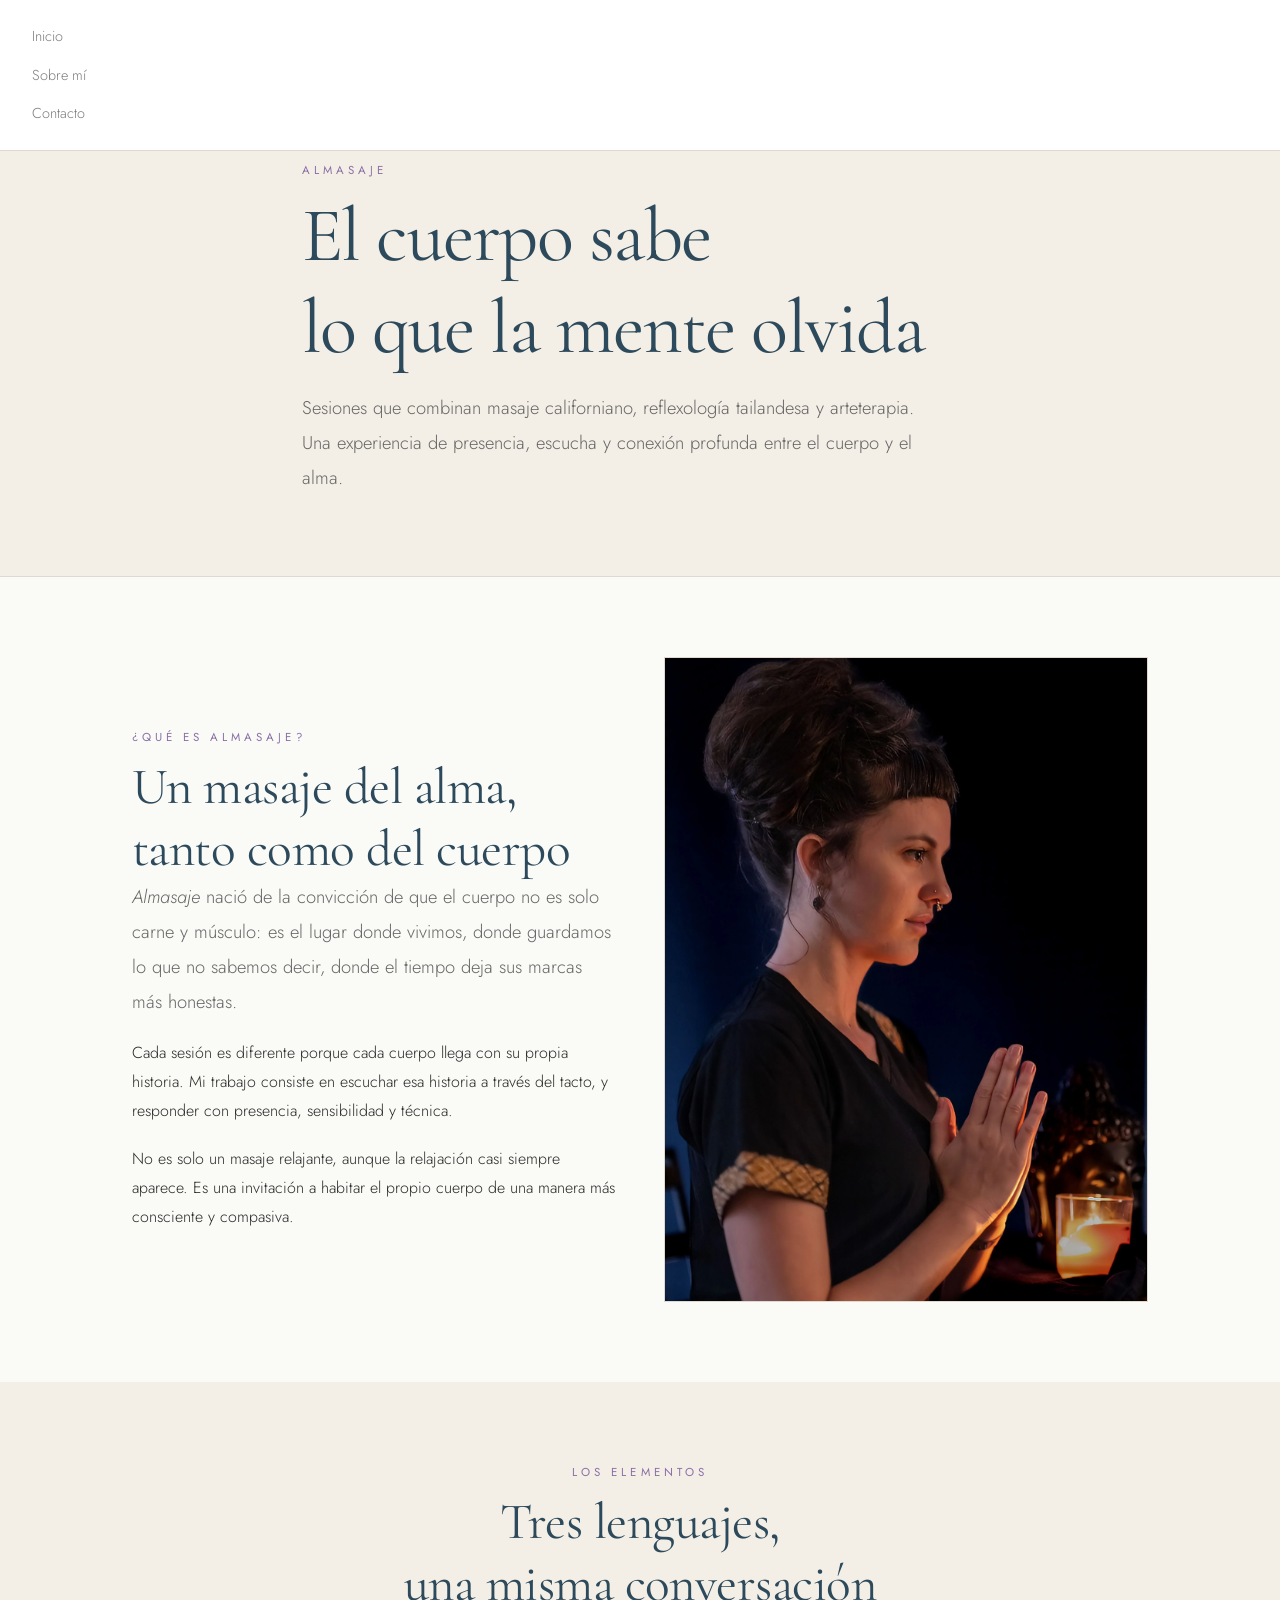
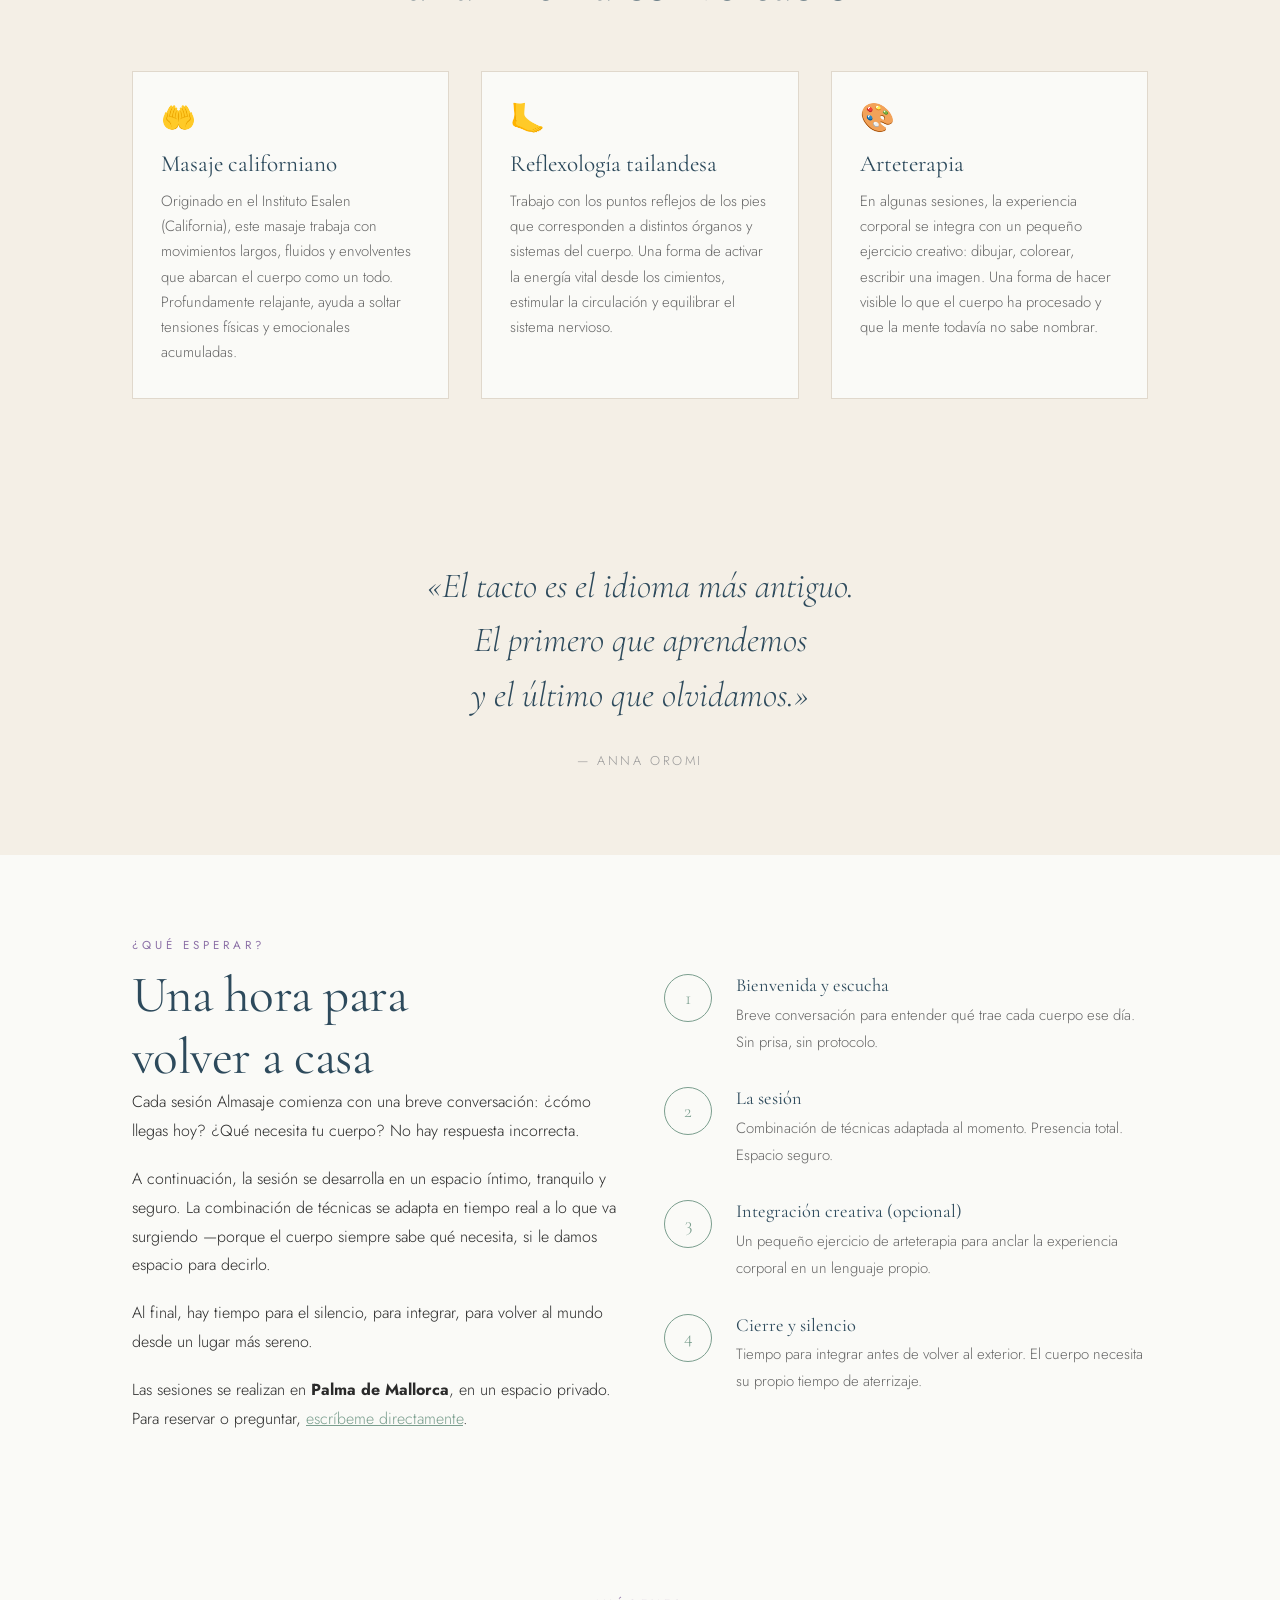
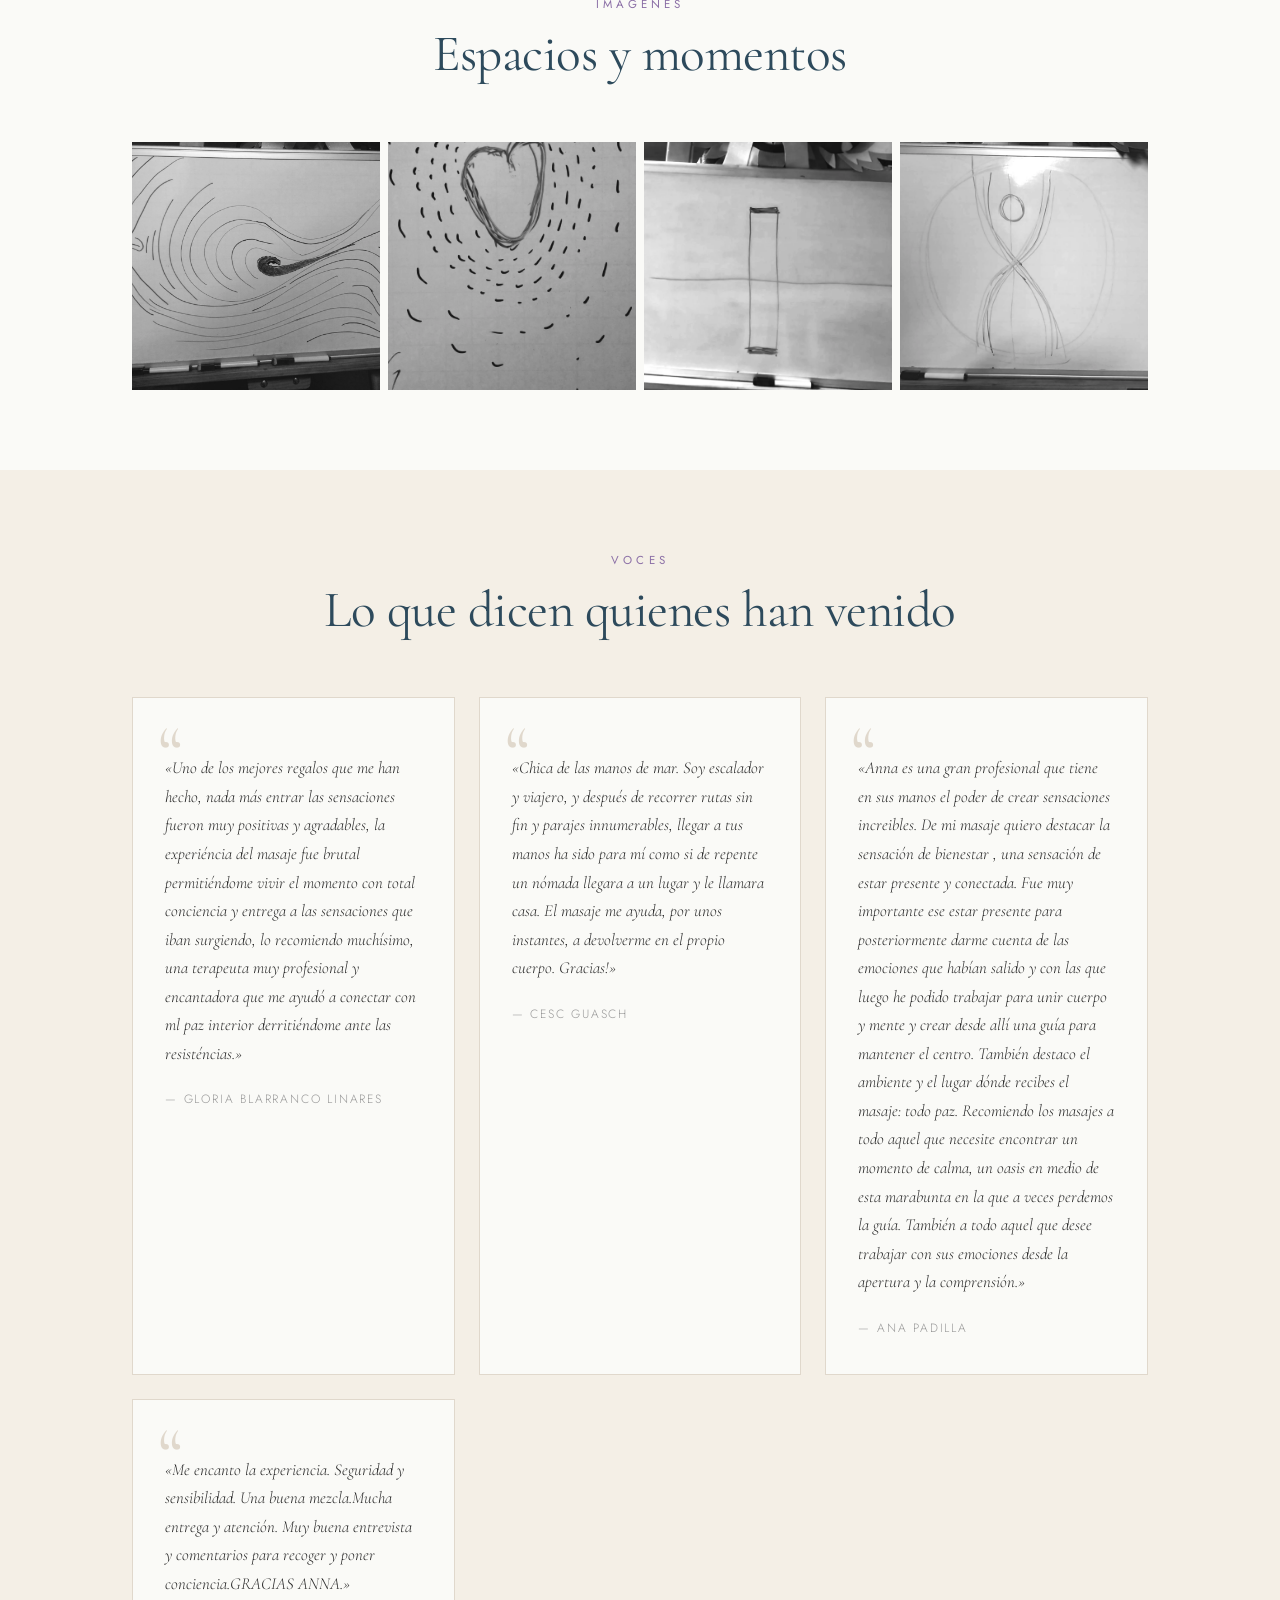
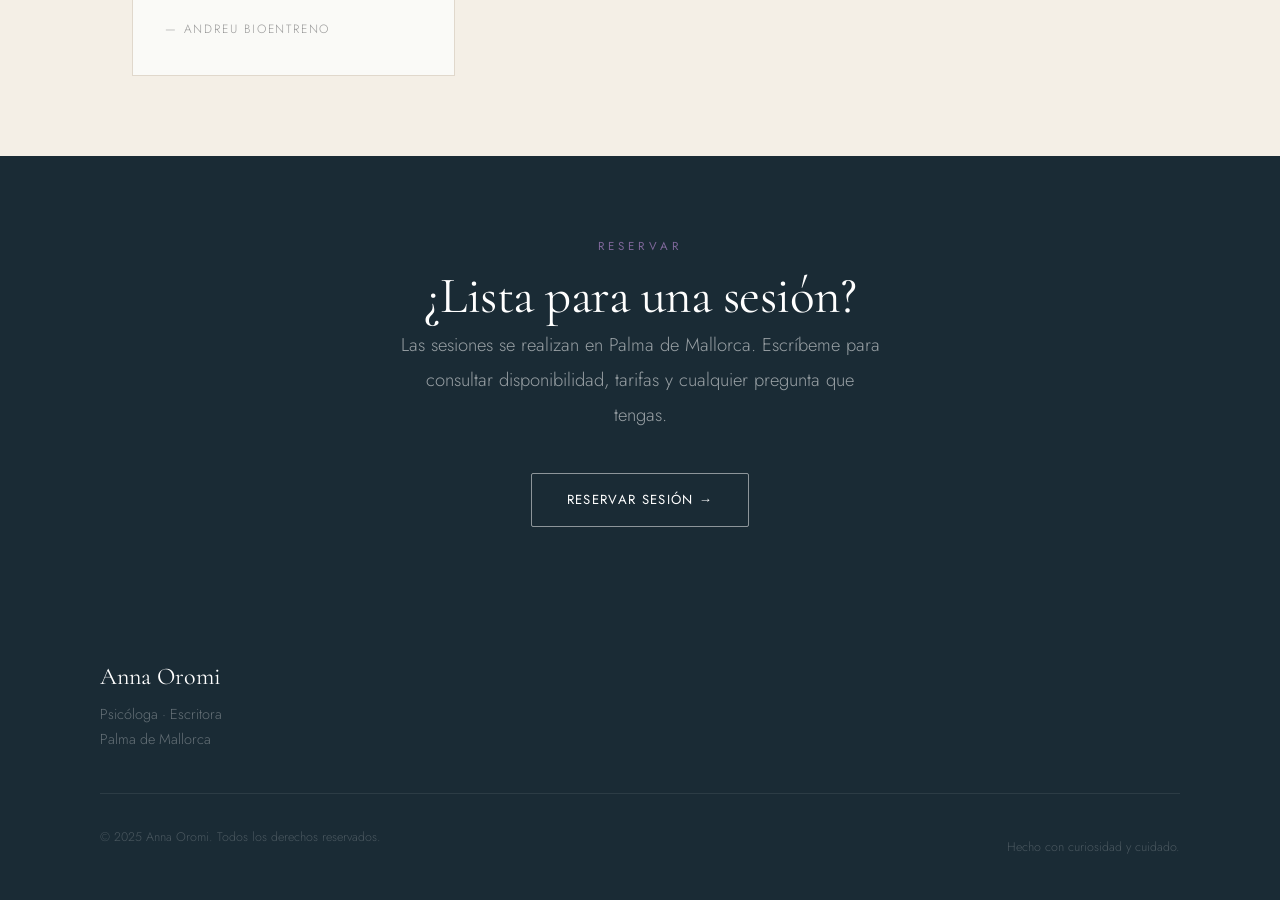
==== commit c74884cd: "Remove 'Exploradora del alma' from all pages and translations Co-Authored-By: Claude Sonnet 4.6 <nor" ====
--- a/almasaje.html
+++ b/almasaje.html
@@ -11,7 +11,7 @@
   <link rel="preconnect" href="https://fonts.googleapis.com">
   <link rel="preconnect" href="https://fonts.gstatic.com" crossorigin>
   <link href="https://fonts.googleapis.com/css2?family=Cormorant+Garamond:ital,wght@0,300;0,400;0,600;1,300;1,400&family=Jost:wght@300;400&display=swap" rel="stylesheet">
-  <link rel="stylesheet" href="css/style.css?v=6">
+  <link rel="stylesheet" href="css/style.css?v=7">
 </head>
 <body>
 
@@ -234,7 +234,7 @@
     <div class="footer-inner">
       <div class="footer-brand">
         <h3>Anna Oromi</h3>
-        <p data-i18n="footer.tagline">Psicóloga · Escritora · Exploradora del alma<br>Palma de Mallorca</p>
+        <p data-i18n="footer.tagline">Psicóloga · Escritora<br>Palma de Mallorca</p>
       </div>
       <nav class="footer-nav" aria-label="Navegación del pie">
         <ul>
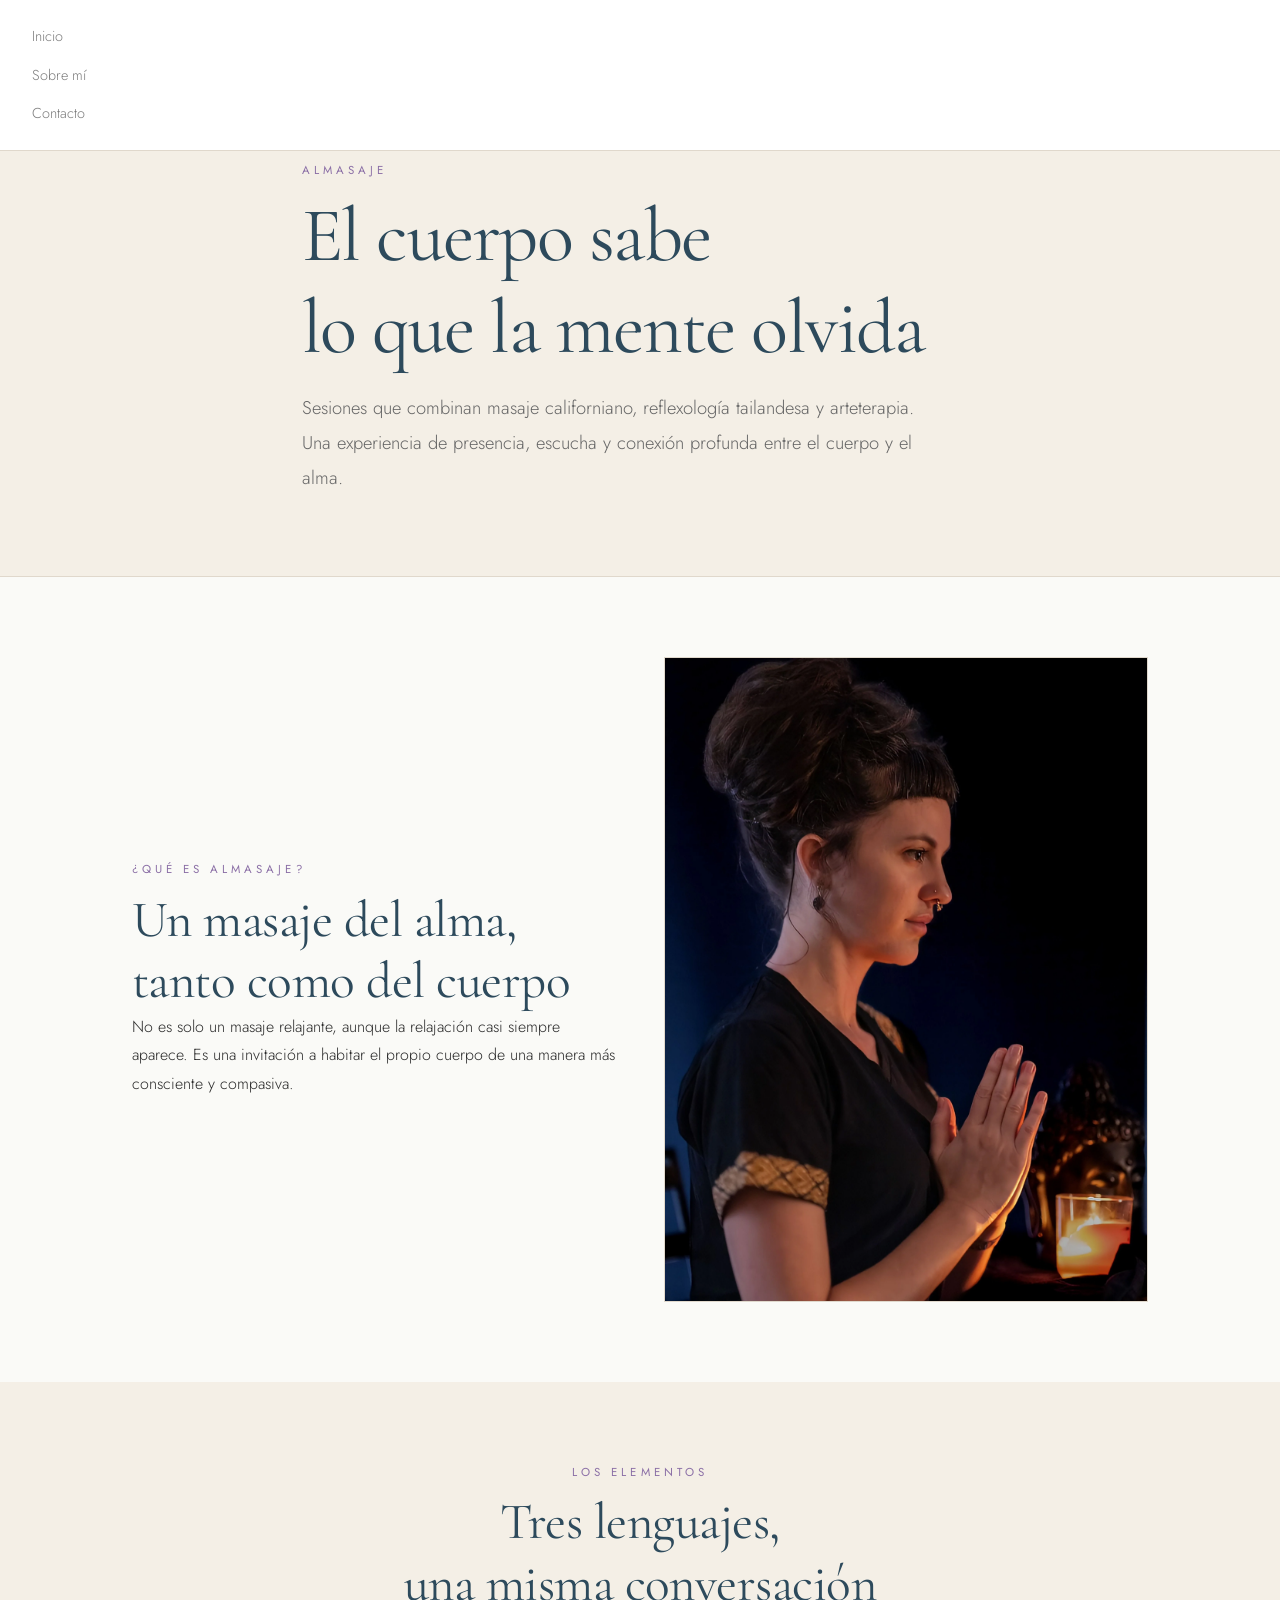
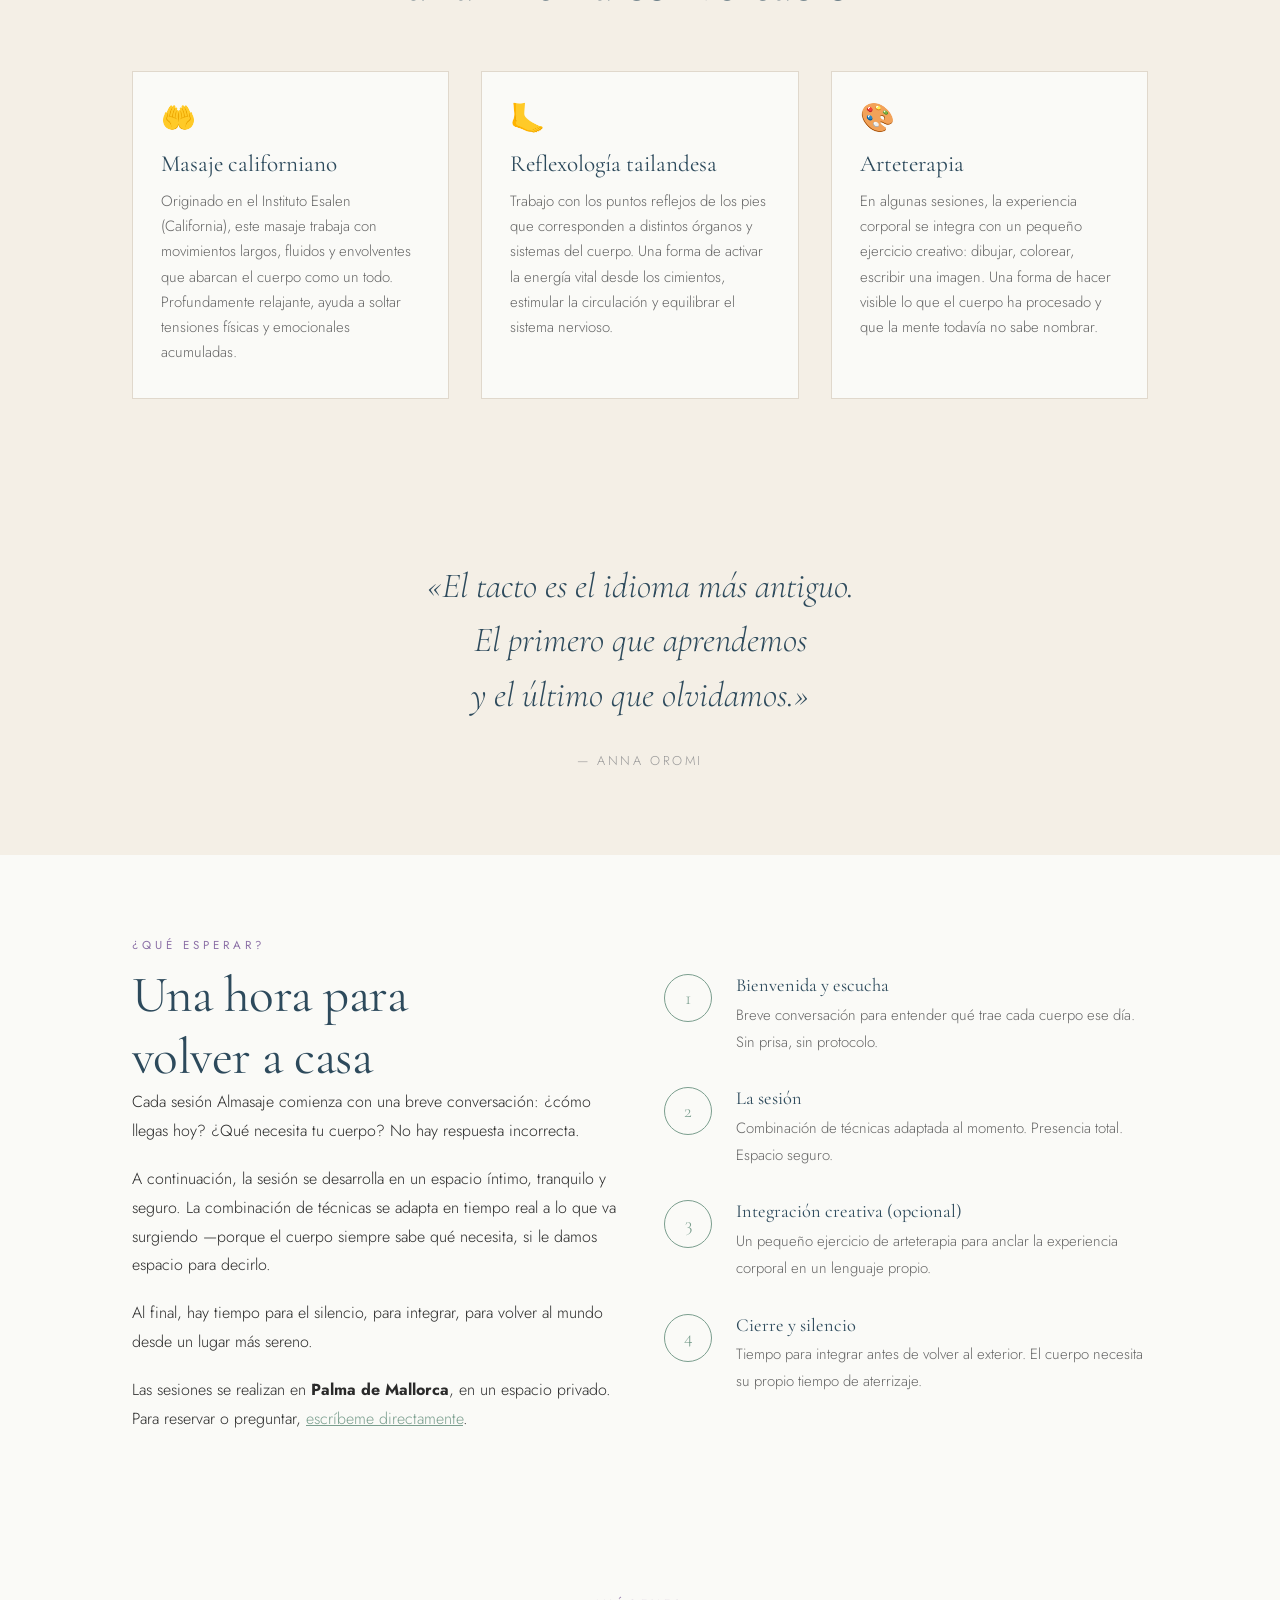
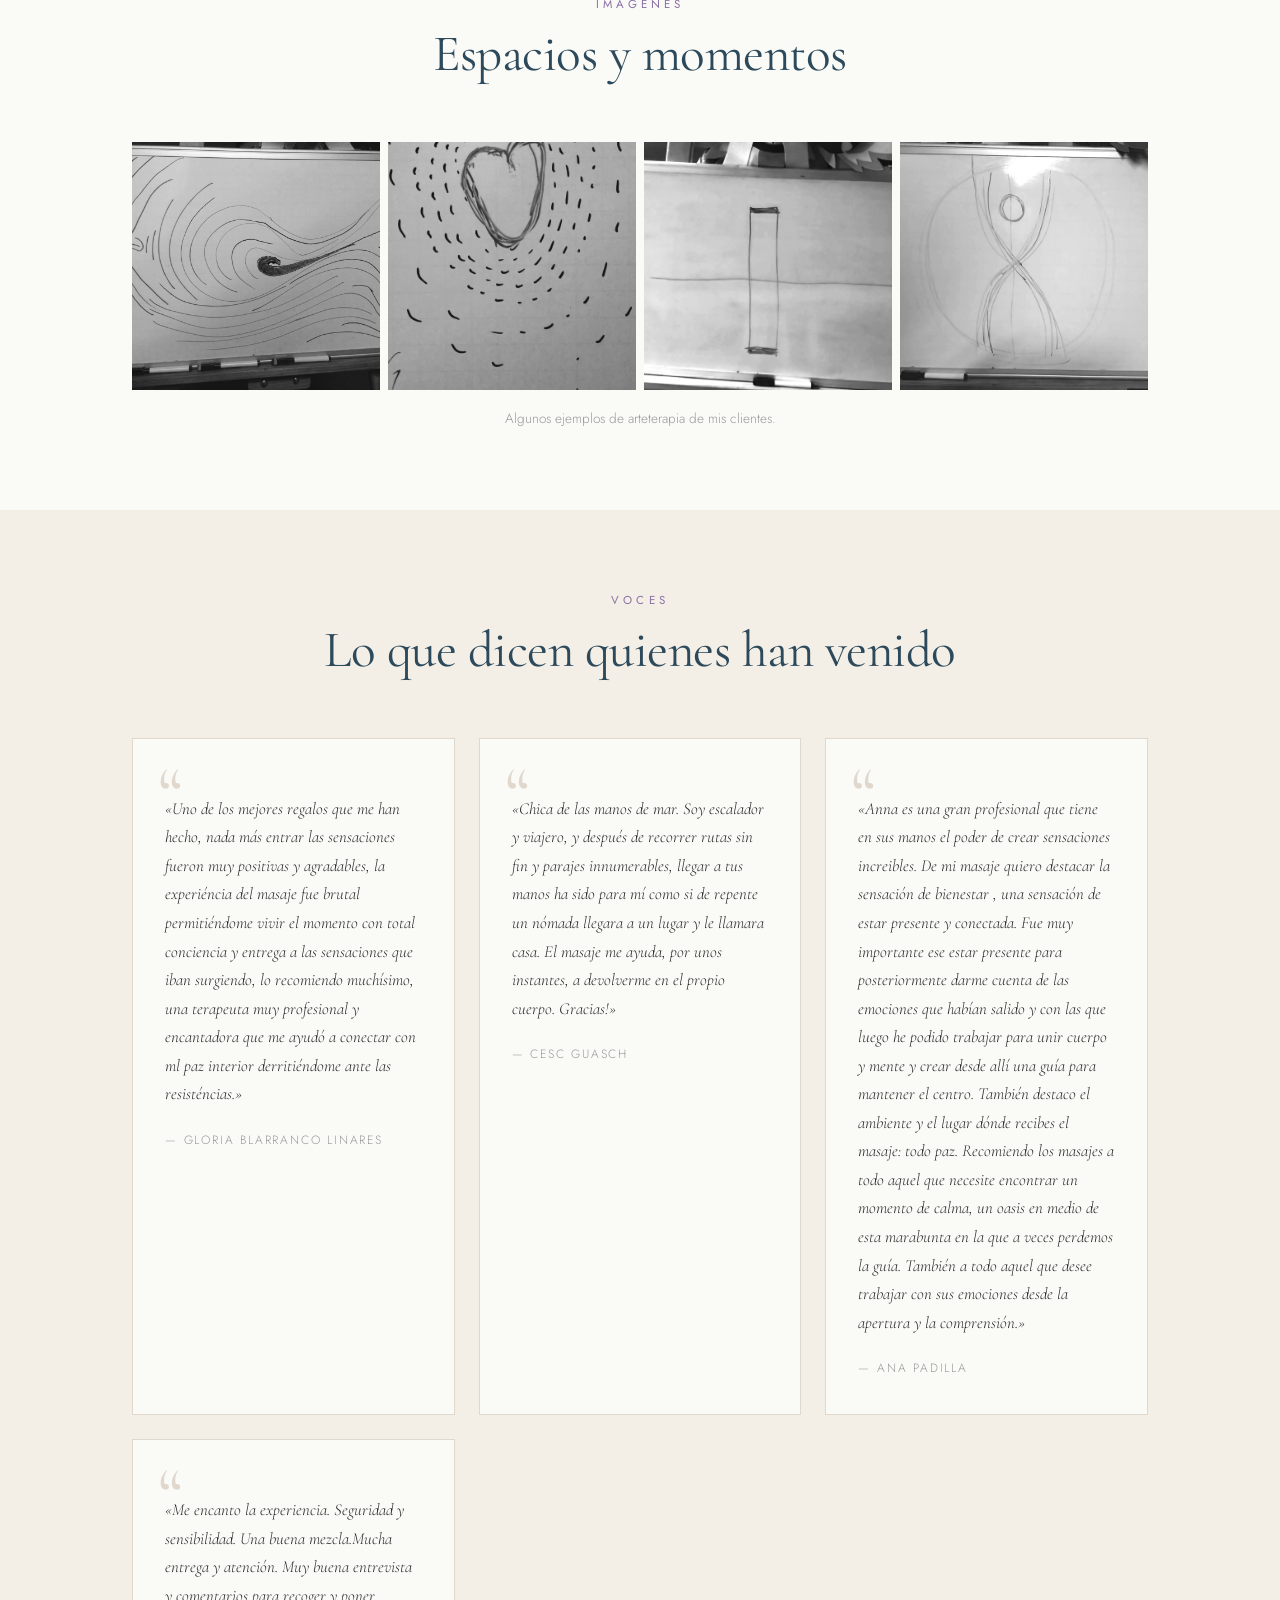
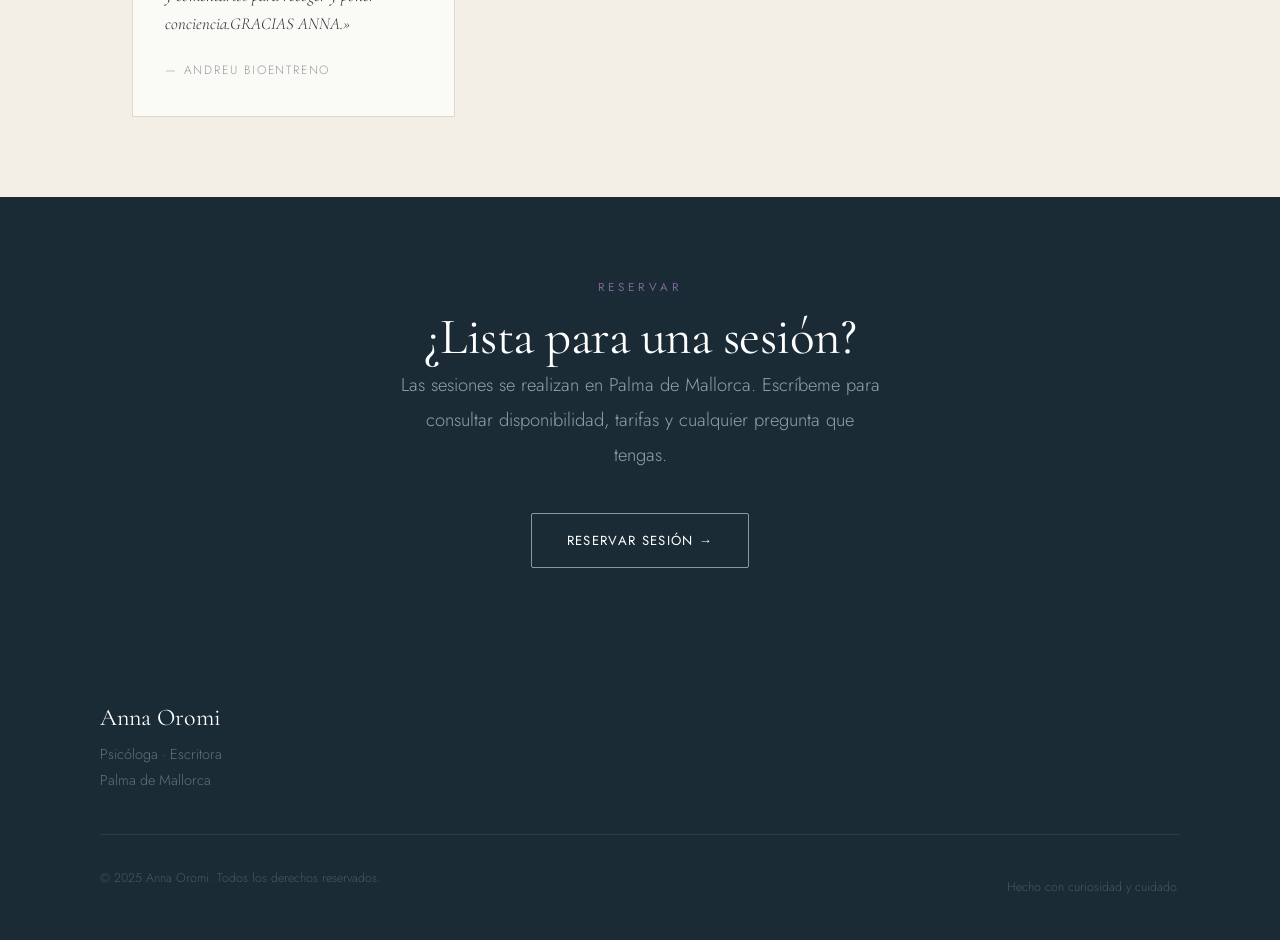
==== commit 05d83d29: "Actualizar contenido de la web - Portada: vídeo del banner mostrado completo bajo el banner (sin rec" ====
--- a/almasaje.html
+++ b/almasaje.html
@@ -11,25 +11,25 @@
   <link rel="preconnect" href="https://fonts.googleapis.com">
   <link rel="preconnect" href="https://fonts.gstatic.com" crossorigin>
   <link href="https://fonts.googleapis.com/css2?family=Cormorant+Garamond:ital,wght@0,300;0,400;0,600;1,300;1,400&family=Jost:wght@300;400&display=swap" rel="stylesheet">
-  <link rel="stylesheet" href="css/style.css?v=7">
+  <link rel="stylesheet" href="css/style.css?v=8">
 </head>
 <body>
 
   <nav role="navigation" aria-label="Navegación principal">
     <a href="index.html" class="nav-logo">Anna Oromi</a>
-    <button class="nav-toggle" aria-expanded="false" data-i18n-aria="nav.toggle.aria" aria-label="Abrir menú">
-      <span></span><span></span><span></span>
-    </button>
     <ul class="nav-links" role="list">
       <li><a href="index.html" data-i18n="nav.home">Inicio</a></li>
       <li><a href="sobre-mi.html" data-i18n="nav.about">Sobre mí</a></li>
       <li><a href="contacto.html" class="nav-cta" data-i18n="nav.contact">Contacto</a></li>
-      <li class="lang-switcher" aria-label="Language / Idioma">
-        <button class="lang-btn" data-lang="es">ES</button>
-        <span class="lang-switcher-sep">|</span>
-        <button class="lang-btn" data-lang="en">EN</button>
-      </li>
     </ul>
+    <div class="lang-switcher" aria-label="Language / Idioma">
+      <button class="lang-btn" data-lang="es">ES</button>
+      <span class="lang-switcher-sep">|</span>
+      <button class="lang-btn" data-lang="en">EN</button>
+    </div>
+    <button class="nav-toggle" aria-expanded="false" data-i18n-aria="nav.toggle.aria" aria-label="Abrir menú">
+      <span></span><span></span><span></span>
+    </button>
   </nav>
 
   <main>
@@ -52,12 +52,6 @@
           <div>
             <span class="section-label" data-i18n="almasaje.que.label">¿Qué es Almasaje?</span>
             <h2 id="almasaje-heading" data-i18n="almasaje.que.h2">Un masaje del alma,<br>tanto como del cuerpo</h2>
-            <p class="lead" data-i18n="almasaje.que.lead">
-              <em>Almasaje</em> nació de la convicción de que el cuerpo no es solo carne y músculo: es el lugar donde vivimos, donde guardamos lo que no sabemos decir, donde el tiempo deja sus marcas más honestas.
-            </p>
-            <p data-i18n="almasaje.que.p1">
-              Cada sesión es diferente porque cada cuerpo llega con su propia historia. Mi trabajo consiste en escuchar esa historia a través del tacto, y responder con presencia, sensibilidad y técnica.
-            </p>
             <p data-i18n="almasaje.que.p2">
               No es solo un masaje relajante, aunque la relajación casi siempre aparece. Es una invitación a habitar el propio cuerpo de una manera más consciente y compasiva.
             </p>
@@ -172,11 +166,12 @@
           <h2 data-i18n="almasaje.galeria.h2">Espacios y momentos</h2>
         </div>
         <div class="photo-gallery">
-          <img src="img/IMG_20170722.jpg"   alt="Sesión corporal" loading="lazy">
-          <img src="img/IMG_20170801.jpg"   alt="Espacio de trabajo" loading="lazy">
-          <img src="img/IMG_20171120.jpg"   alt="Momento de sesión" loading="lazy">
-          <img src="img/IMG_20171123.jpg"   alt="Experiencia Almasaje" loading="lazy">
-        </div>
+          <img src="img/IMG_20170722.jpg"   alt="Ejemplo de arteterapia de un cliente, 1" loading="lazy">
+          <img src="img/IMG_20170801.jpg"   alt="Ejemplo de arteterapia de un cliente, 2" loading="lazy">
+          <img src="img/IMG_20171120.jpg"   alt="Ejemplo de arteterapia de un cliente, 3" loading="lazy">
+          <img src="img/IMG_20171123.jpg"   alt="Ejemplo de arteterapia de un cliente, 4" loading="lazy">
+        </div>
+        <p data-i18n="almasaje.galeria.nota" style="text-align:center; margin-top:1rem; font-size:0.85rem; color:var(--text-muted);">Algunos ejemplos de arteterapia de mis clientes.</p>
       </div>
     </section>
 
--- a/css/style.css
+++ b/css/style.css
@@ -100,7 +100,7 @@
    -------------------------------------------------------------------------- */
 nav {
   position: fixed; top: 0; left: 0; right: 0; z-index: 100;
-  display: flex; justify-content: space-between; align-items: center;
+  display: flex; align-items: center; gap: 1.5rem;
   padding: 1.4rem 2rem;
   background: #ffffff;
   border-bottom: 1px solid #e0d8cc;
@@ -115,6 +115,7 @@
   color: #2D4A5C !important;
   letter-spacing: 0.02em;
   flex-shrink: 0;
+  margin-right: auto;
 }
 
 .nav-links {
@@ -159,7 +160,7 @@
    -------------------------------------------------------------------------- */
 .lang-switcher {
   display: flex; align-items: center; gap: 0.15rem;
-  margin-left: 0.6rem;
+  flex-shrink: 0;
 }
 .lang-switcher-sep {
   font-size: 0.65rem; color: var(--border);
@@ -167,18 +168,13 @@
 }
 .lang-btn {
   background: none; border: none; cursor: pointer;
-  font-family: var(--font-sans); font-size: 0.72rem;
+  font-family: var(--font-sans); font-size: 0.78rem;
   font-weight: 500; letter-spacing: 0.1em; text-transform: uppercase;
-  color: var(--text-muted); padding: 0.25rem 0.3rem;
+  color: var(--text-light); padding: 0.25rem 0.4rem;
   transition: color 0.2s ease; line-height: 1;
 }
 .lang-btn:hover         { color: var(--primary); }
 .lang-btn--active       { color: var(--violet); font-weight: 600; }
-
-@media (max-width: 768px) {
-  .lang-switcher { margin-left: 0; margin-top: 0.5rem; }
-  .lang-btn      { font-size: 0.9rem; padding: 0.3rem 0.5rem; }
-}
 
 /* --------------------------------------------------------------------------
    6. Botones
